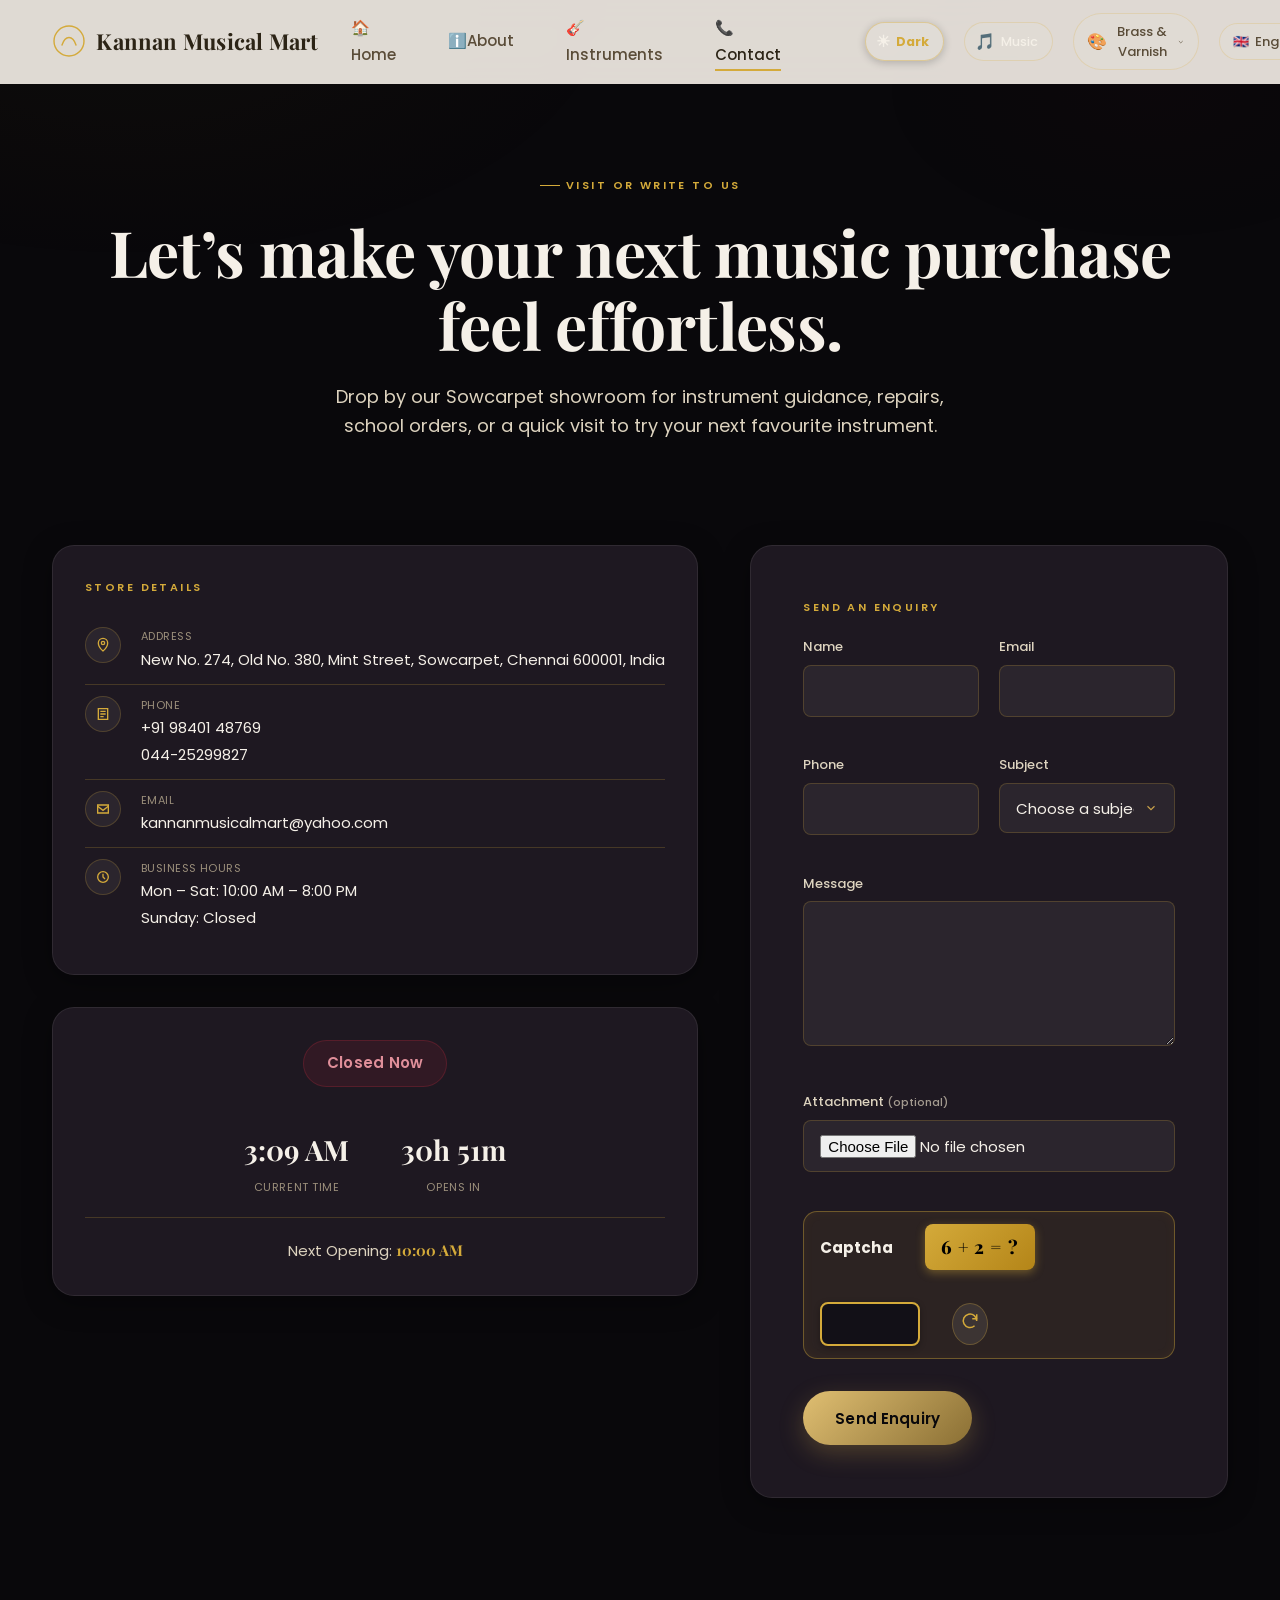
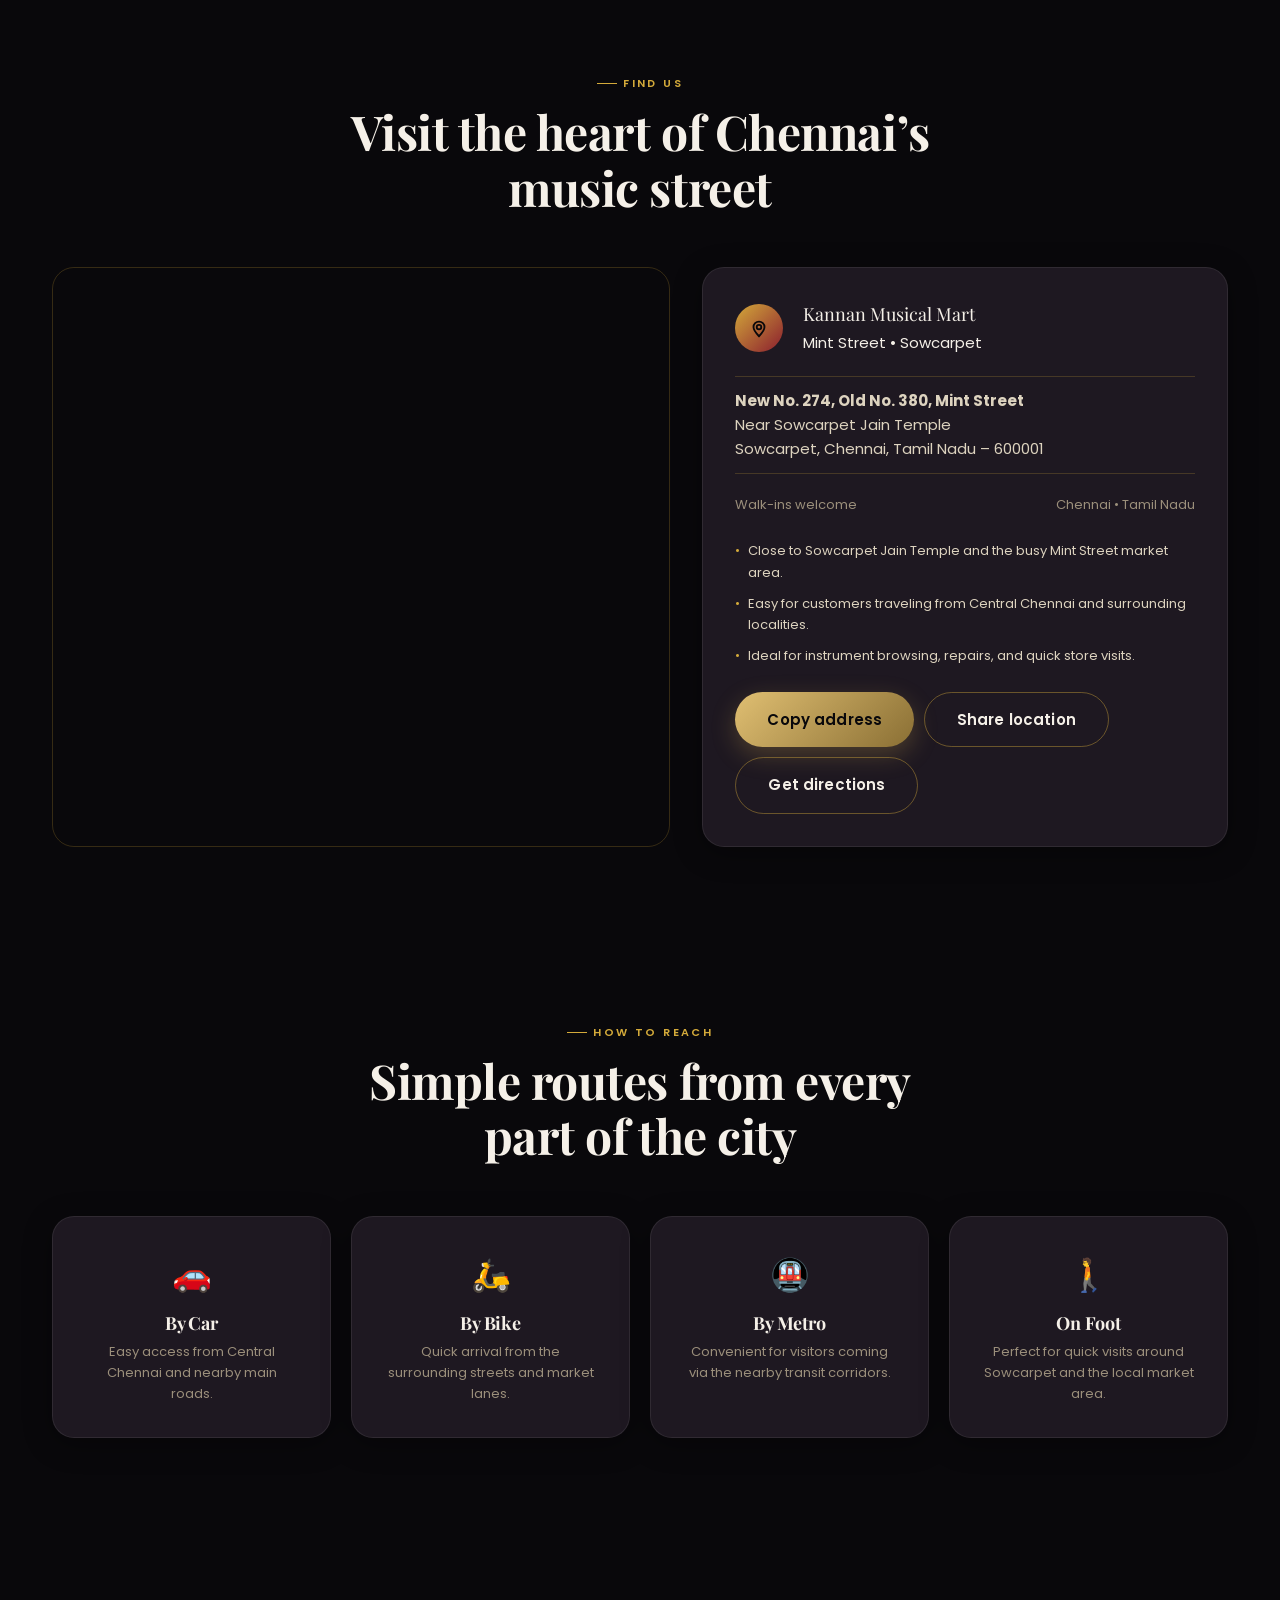
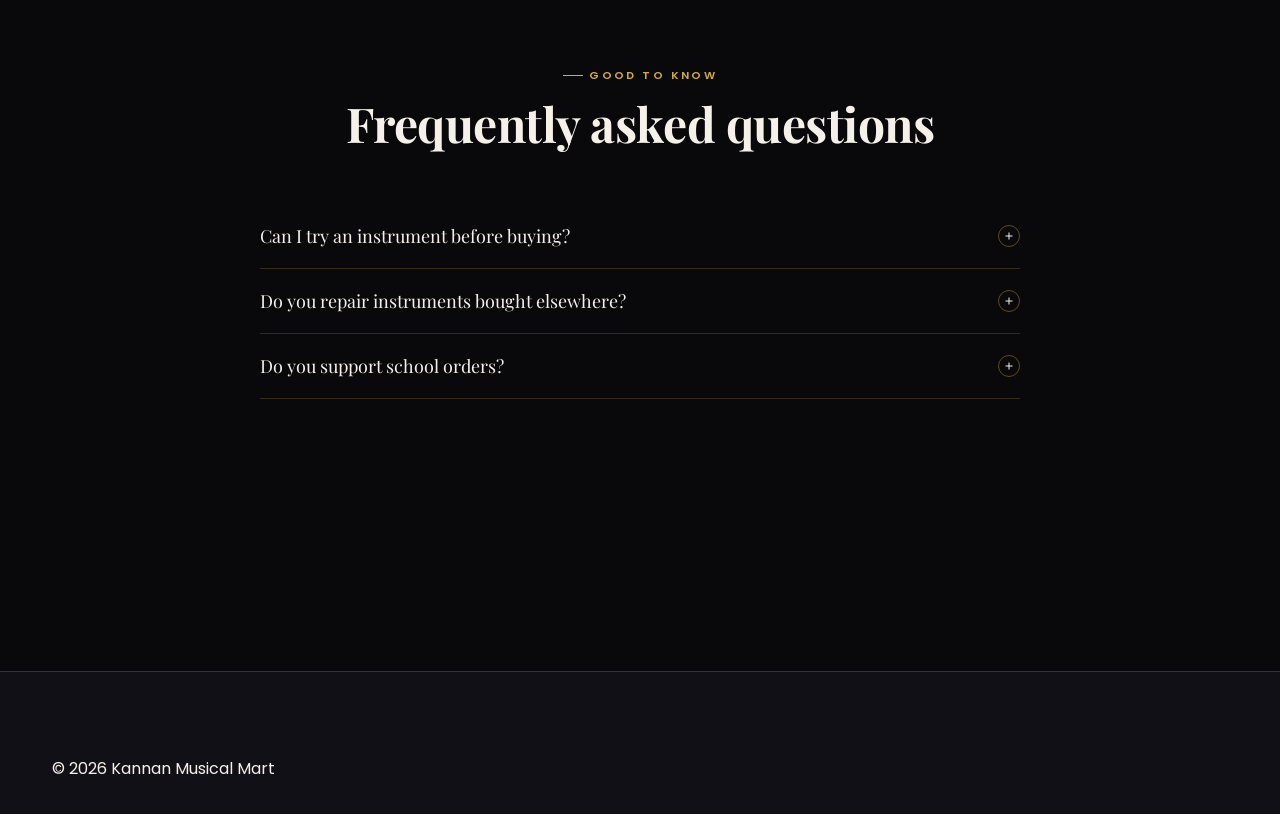
==== contact.html @ d14fe9de "FINAL COMIT" ====
<!DOCTYPE html>
<html lang="en" data-mode="dark">
<head>
  <meta charset="UTF-8" />
  <meta name="viewport" content="width=device-width, initial-scale=1.0" />
  <title>Contact Kannan Musical Mart</title>
  <meta name="description" content="Get in touch with Kannan Musical Mart for instrument enquiries, repairs, and store visits." />

  <link rel="preconnect" href="https://fonts.googleapis.com" />
  <link rel="preconnect" href="https://fonts.gstatic.com" crossorigin />
  <link href="https://fonts.googleapis.com/css2?family=Playfair+Display:ital,wght@0,600;0,700;1,600&family=Poppins:wght@300;400;500;600;700&display=swap" rel="stylesheet" />

  <link rel="stylesheet" href="variables.css" />
  <link rel="stylesheet" href="base.css" />
  <link rel="stylesheet" href="components.css" />
  <link rel="stylesheet" href="contact.css" />
</head>
<body>
  <div class="page-loader" aria-hidden="true">
    <div class="loader-mark">
      <svg class="loader-wave" viewBox="0 0 140 48" xmlns="http://www.w3.org/2000/svg">
        <path d="M0 24 Q 10 4, 20 24 T 40 24 T 60 24 T 80 24 T 100 24 T 120 24 T 140 24" />
      </svg>
      <span class="loader-text">Kannan Musical Mart</span>
    </div>
  </div>

  <div class="scroll-progress" aria-hidden="true"></div>

  <div class="nav-backdrop" id="nav-backdrop"></div>

  <header class="site-nav">
    <div class="nav-inner">
      <a href="index.html" class="nav-brand">
        <svg class="nav-brand-mark" viewBox="0 0 34 34" xmlns="http://www.w3.org/2000/svg" fill="none">
          <circle cx="17" cy="17" r="15" stroke-width="1.4" />
          <path d="M10 21c1.5-4.5 3-7.5 7-7.5s5.5 3 7 7.5" stroke-width="1.4" stroke-linecap="round" />
        </svg>
        <span data-i18n="nav.brand">Kannan Musical Mart</span>
      </a>

      <nav aria-label="Primary">
        <ul class="nav-links" id="nav-links">
          <li class="nav-drawer-header">
            <span class="nav-drawer-title" data-i18n="nav.brand">Kannan Musical Mart</span>
            <button class="nav-close-btn" aria-label="Close menu">&times;</button>
          </li>
          <li><a href="index.html"><span class="nav-link-icon">🏠</span><span data-i18n="nav.home">Home</span></a></li>
          <li><a href="about.html"><span class="nav-link-icon">ℹ️</span><span data-i18n="nav.about">About</span></a></li>
          <li><a href="gallery.html"><span class="nav-link-icon">🎸</span><span data-i18n="nav.instruments">Instruments</span></a></li>
          <li><a href="contact.html" aria-current="page"><span class="nav-link-icon">📞</span><span data-i18n="nav.contact">Contact</span></a></li>
          <li><a href="contact.html" class="nav-drawer-cta" data-i18n="common.contactUs">Contact Us &rarr;</a></li>
        </ul>
      </nav>

      <div class="nav-actions">
        <!-- Dark/Light Mode Toggle -->
        <button class="mode-toggle-btn" id="mode-toggle" aria-label="Toggle dark/light mode" title="Toggle Theme Mode">
          <span class="mode-icon mode-icon-dark">&#127769;</span>
          <span class="mode-icon mode-icon-light">&#9728;</span>
          <span class="mode-label" id="mode-label">Dark</span>
        </button>

        <!-- Music Player Widget -->
        <div class="music-player-widget" id="music-player-widget">
          <button class="music-toggle-btn" id="music-toggle" aria-label="Toggle Tamil background music" title="Tamil Music Player">
            <span class="music-icon">&#127925;</span>
            <span class="music-label">Music</span>
          </button>
          <div class="music-panel" id="music-panel">
            <div class="music-panel-header">
              <span class="music-panel-title">&#127926; Tamil Classical Music</span>
              <button class="music-close-btn" id="music-panel-close" aria-label="Close music panel">&#10005;</button>
            </div>
            <div class="music-now-playing" id="music-now-playing">
              <div class="music-disk" id="music-disk">
                <span class="music-disk-note">&#9836;</span>
              </div>
              <div class="music-info">
                <div class="music-track-name" id="music-track-name">Loading...</div>
                <div class="music-track-artist" id="music-track-artist">Tamil Classical</div>
              </div>
            </div>
            <div class="music-controls">
              <button class="music-ctrl-btn" id="music-prev" aria-label="Previous track">&#9194;</button>
              <button class="music-ctrl-btn music-play-btn" id="music-play-pause" aria-label="Play/Pause">&#9654;</button>
              <button class="music-ctrl-btn" id="music-next" aria-label="Next track">&#9193;</button>
            </div>
            <div class="music-volume-row">
              <span>&#128264;</span>
              <input type="range" class="music-volume" id="music-volume" min="0" max="100" value="40" aria-label="Volume" />
              <span>&#128266;</span>
            </div>
            <div class="music-track-list" id="music-track-list"></div>
          </div>
        </div>
        <div class="theme-switch">
          <button class="theme-switch-btn" aria-haspopup="listbox" aria-expanded="false" aria-label="Change website theme color" title="Change Theme Color">
            <span class="theme-swatch-icon">🎨</span>
            <span class="theme-label-text" data-current-theme-label>Theme</span>
            <svg viewBox="0 0 24 24" fill="none" stroke="currentColor" stroke-width="2"><path d="M6 9l6 6 6-6"/></svg>
          </button>
          <div class="theme-menu" role="listbox">
            <div class="theme-menu-title">Theme Presets</div>
            <button class="theme-option is-active" role="option" data-theme="brass">
              <span class="theme-swatch" style="background: linear-gradient(135deg, #d4aa3a 50%, #8b1e2e 50%);"></span>
              <span class="theme-name">Brass & Varnish</span>
            </button>
            <button class="theme-option" role="option" data-theme="emerald">
              <span class="theme-swatch" style="background: linear-gradient(135deg, #e5c158 50%, #0f523b 50%);"></span>
              <span class="theme-name">Emerald Gold</span>
            </button>
            <button class="theme-option" role="option" data-theme="sapphire">
              <span class="theme-swatch" style="background: linear-gradient(135deg, #38bdf8 50%, #1e3a8a 50%);"></span>
              <span class="theme-name">Royal Sapphire</span>
            </button>
            <button class="theme-option" role="option" data-theme="crimson">
              <span class="theme-swatch" style="background: linear-gradient(135deg, #fb7185 50%, #9f1239 50%);"></span>
              <span class="theme-name">Crimson Velvet</span>
            </button>
            <button class="theme-option" role="option" data-theme="purple">
              <span class="theme-swatch" style="background: linear-gradient(135deg, #facc15 50%, #6b21a8 50%);"></span>
              <span class="theme-name">Amethyst Twilight</span>
            </button>
            <button class="theme-option" role="option" data-theme="platinum">
              <span class="theme-swatch" style="background: linear-gradient(135deg, #cbd5e1 50%, #334155 50%);"></span>
              <span class="theme-name">Platinum Onyx</span>
            </button>
            <div class="theme-custom-divider"></div>
            <div class="theme-custom-picker">
              <label for="theme-color-input" class="theme-custom-label">Custom Accent</label>
              <input type="color" id="theme-color-input" value="#d4aa3a" title="Pick custom accent color" />
            </div>
          </div>
        </div>

        <div class="lang-switch">
          <button class="lang-switch-btn" aria-haspopup="listbox" aria-expanded="false" aria-label="Change language">
            <span data-current-lang-flag>🇬🇧</span>
            <span data-current-lang-label>English</span>
            <svg viewBox="0 0 24 24" fill="none" stroke="currentColor" stroke-width="2"><path d="M6 9l6 6 6-6"/></svg>
          </button>
          <div class="lang-menu" role="listbox">
            <button class="lang-option" role="option" data-lang-option="en" aria-checked="true">
              <span class="lang-flag">🇬🇧</span> English
            </button>
            <button class="lang-option" role="option" data-lang-option="ta" aria-checked="false">
              <span class="lang-flag">🇮🇳</span> தமிழ்
            </button>
          </div>
        </div>

        <button class="nav-toggle" aria-label="Toggle menu" aria-expanded="false" aria-controls="nav-links">
          <span></span><span></span><span></span>
        </button>
      </div>
    </div>
  </header>

  <main>
    <section class="hero contact-hero">
      <div class="container">
        <span class="eyebrow">Visit or write to us</span>
        <h1>Let’s make your next music purchase feel effortless.</h1>
        <p>Drop by our Sowcarpet showroom for instrument guidance, repairs, school orders, or a quick visit to try your next favourite instrument.</p>
      </div>
    </section>

    <section class="container contact-main">
      <div class="contact-grid">
        <div class="info-stack">
          <article class="glass-card info-card">
            <div class="info-card-heading">Store details</div>
            <div class="info-row">
              <div class="info-row-icon">
                <svg viewBox="0 0 24 24" fill="none" stroke-width="2"><path d="M12 21s7-5.7 7-12a7 7 0 10-14 0c0 6.3 7 12 7 12z"/><circle cx="12" cy="9" r="2.5"/></svg>
              </div>
              <div>
                <div class="info-row-label">Address</div>
                <div class="info-row-value" data-store-address></div>
              </div>
            </div>
            <div class="info-row">
              <div class="info-row-icon">
                <svg viewBox="0 0 24 24" fill="none" stroke-width="2"><path d="M5 4h14v16H5z"/><path d="M8 8h8M8 12h8M8 16h5"/></svg>
              </div>
              <div>
                <div class="info-row-label">Phone</div>
                <div class="info-row-value"><a href="tel:+919840148769" data-store-phone-mobile-href><span data-store-phone-mobile></span></a></div>
                <div class="info-row-value"><a href="tel:04425299827" data-store-phone-landline-href><span data-store-phone-landline></span></a></div>
              </div>
            </div>
            <div class="info-row">
              <div class="info-row-icon">
                <svg viewBox="0 0 24 24" fill="none" stroke-width="2"><path d="M4 6h16v12H4z"/><path d="M4 8l8 6 8-6"/></svg>
              </div>
              <div>
                <div class="info-row-label">Email</div>
                <div class="info-row-value"><a href="mailto:kannanmusicalmart@yahoo.com" data-store-email-href><span data-store-email></span></a></div>
              </div>
            </div>
            <div class="info-row">
              <div class="info-row-icon">
                <svg viewBox="0 0 24 24" fill="none" stroke-width="2"><path d="M12 7v5l3 3"/><circle cx="12" cy="12" r="8"/></svg>
              </div>
              <div>
                <div class="info-row-label">Business hours</div>
                <div class="info-row-value">Mon – Sat: 10:00 AM – 8:00 PM</div>
                <div class="info-row-value">Sunday: Closed</div>
              </div>
            </div>
          </article>

          <article class="glass-card status-card">
            <div class="status-badge" data-store-status-badge>
              <span data-status-text>Open Now</span>
            </div>
            <div class="status-clock-row">
              <div>
                <div class="status-clock-value"><span data-current-time>--:--</span></div>
                <div class="status-clock-label">Current time</div>
              </div>
              <div>
                <div class="status-clock-value" data-store-countdown>—</div>
                <div class="status-clock-label" data-store-countdown-label>Closes in</div>
              </div>
            </div>
            <div class="status-countdown">
              <span data-store-next-label>Next opening</span>: <strong data-store-next-time>—</strong>
            </div>
          </article>
        </div>

        <div class="glass-card contact-form-card">
          <div class="info-card-heading">Send an enquiry</div>
          <form id="enquiry-form" novalidate>
            <div class="form-row">
              <div class="form-field">
                <label for="field-name">Name</label>
                <input id="field-name" name="name" type="text" />
                <div class="form-error" aria-live="polite"></div>
              </div>
              <div class="form-field">
                <label for="field-email">Email</label>
                <input id="field-email" name="email" type="email" />
                <div class="form-error" aria-live="polite"></div>
              </div>
            </div>

            <div class="form-row">
              <div class="form-field">
                <label for="field-phone">Phone</label>
                <input id="field-phone" name="phone" type="tel" />
                <div class="form-error" aria-live="polite"></div>
              </div>
              <div class="form-field">
                <label for="field-subject">Subject</label>
                <select id="field-subject" name="subject">
                  <option value="">Choose a subject</option>
                  <option value="Instrument Enquiry">Instrument Enquiry</option>
                  <option value="Repair Service">Repair Service</option>
                  <option value="Store Visit">Store Visit</option>
                </select>
                <div class="form-error" aria-live="polite"></div>
              </div>
            </div>

            <div class="form-field">
              <label for="field-message">Message</label>
              <textarea id="field-message" name="message" rows="5"></textarea>
              <div class="form-error" aria-live="polite"></div>
            </div>

            <div class="form-field">
              <label for="field-attachment">Attachment <span style="font-size: 0.85em; opacity: 0.7;">(optional)</span></label>
              <input id="field-attachment" name="attachment" type="file" accept=".pdf,.doc,.docx,.jpg,.jpeg,.png,.mp3,.wav" />
              <div data-attachment-name class="attachment-name" style="font-size: 0.9em; margin-top: 0.5rem; opacity: 0.7; color: var(--text-muted);"></div>
              <div class="form-error" aria-live="polite"></div>
            </div>

            <div class="captcha-row">
              <label for="field-captcha">Captcha</label>
              <span class="captcha-question" data-captcha-question></span>
              <input id="field-captcha" name="captcha" type="number" inputmode="numeric" />
              <button class="captcha-refresh-btn" type="button" data-captcha-refresh aria-label="Refresh captcha">
                <svg viewBox="0 0 24 24" fill="none" stroke="currentColor" stroke-width="2"><path d="M21 12a9 9 0 10-2.9 6.3"/><path d="M21 3v6h-6"/></svg>
              </button>
              <div class="form-error" aria-live="polite"></div>
            </div>

            <input id="field-hp" name="company" type="text" tabindex="-1" autocomplete="off" class="hp-field" />
            <button type="submit" class="btn btn-primary">Send Enquiry</button>
          </form>
        </div>
      </div>
    </section>

    <section class="container map-section">
      <div class="section-heading center">
        <span class="eyebrow">Find us</span>
        <h2>Visit the heart of Chennai’s music street</h2>
      </div>
      <div class="map-layout">
        <div class="map-embed-wrap">
          <iframe data-map-embed title="Map to Kannan Musical Mart" loading="lazy" referrerpolicy="no-referrer-when-downgrade"></iframe>
        </div>
        <div class="glass-card location-card">
          <div class="location-card-header">
            <div class="location-pin">
              <svg viewBox="0 0 24 24" fill="none" stroke-width="2"><path d="M12 21s6-6.2 6-10a6 6 0 10-12 0c0 3.8 6 10 6 10z"/><circle cx="12" cy="11" r="2.5"/></svg>
            </div>
            <div>
              <div class="location-card-title">Kannan Musical Mart</div>
              <div class="info-row-value">Mint Street • Sowcarpet</div>
            </div>
          </div>
          <div class="location-address-block">
            <strong>New No. 274, Old No. 380, Mint Street</strong><br />
            Near Sowcarpet Jain Temple<br />
            Sowcarpet, Chennai, Tamil Nadu – 600001
          </div>
          <div class="location-meta-row">
            <span>Walk-ins welcome</span>
            <span>Chennai • Tamil Nadu</span>
          </div>
          <ul class="landmarks-list">
            <li>Close to Sowcarpet Jain Temple and the busy Mint Street market area.</li>
            <li>Easy for customers traveling from Central Chennai and surrounding localities.</li>
            <li>Ideal for instrument browsing, repairs, and quick store visits.</li>
          </ul>
          <div class="location-actions">
            <button class="btn btn-primary" type="button" data-copy-address-btn>Copy address</button>
            <button class="btn btn-outline" type="button" data-share-location-btn>Share location</button>
            <a class="btn btn-outline" href="#" data-directions-link target="_blank" rel="noopener noreferrer">Get directions</a>
          </div>
        </div>
      </div>
    </section>

    <section class="container route-section">
      <div class="section-heading center">
        <span class="eyebrow">How to reach</span>
        <h2>Simple routes from every part of the city</h2>
      </div>
      <div class="route-grid">
        <article class="glass-card route-card">
          <span class="route-emoji">🚗</span>
          <h3>By Car</h3>
          <p>Easy access from Central Chennai and nearby main roads.</p>
        </article>
        <article class="glass-card route-card">
          <span class="route-emoji">🛵</span>
          <h3>By Bike</h3>
          <p>Quick arrival from the surrounding streets and market lanes.</p>
        </article>
        <article class="glass-card route-card">
          <span class="route-emoji">🚇</span>
          <h3>By Metro</h3>
          <p>Convenient for visitors coming via the nearby transit corridors.</p>
        </article>
        <article class="glass-card route-card">
          <span class="route-emoji">🚶</span>
          <h3>On Foot</h3>
          <p>Perfect for quick visits around Sowcarpet and the local market area.</p>
        </article>
      </div>
    </section>

    <section class="container faq-section">
      <div class="section-heading center">
        <span class="eyebrow">Good to know</span>
        <h2>Frequently asked questions</h2>
      </div>
      <div class="faq-list">
        <div class="faq-item">
          <button class="faq-question" type="button" aria-expanded="false">
            Can I try an instrument before buying?
            <span class="faq-question-icon"><svg viewBox="0 0 24 24" fill="none" stroke="currentColor" stroke-width="2"><path d="M12 5v14M5 12h14"/></svg></span>
          </button>
          <div class="faq-answer"><p>Yes — walk in and let our team help you explore options in your budget and skill level.</p></div>
        </div>
        <div class="faq-item">
          <button class="faq-question" type="button" aria-expanded="false">
            Do you repair instruments bought elsewhere?
            <span class="faq-question-icon"><svg viewBox="0 0 24 24" fill="none" stroke="currentColor" stroke-width="2"><path d="M12 5v14M5 12h14"/></svg></span>
          </button>
          <div class="faq-answer"><p>Yes, we provide repair and setup support for many instruments beyond those purchased from us.</p></div>
        </div>
        <div class="faq-item">
          <button class="faq-question" type="button" aria-expanded="false">
            Do you support school orders?
            <span class="faq-question-icon"><svg viewBox="0 0 24 24" fill="none" stroke="currentColor" stroke-width="2"><path d="M12 5v14M5 12h14"/></svg></span>
          </button>
          <div class="faq-answer"><p>Absolutely — we gladly assist schools, institutions and music academies with bulk requirements.</p></div>
        </div>
      </div>
    </section>
  </main>

  <footer class="site-footer">
    <div class="container footer-inner">
      <p>© 2026 Kannan Musical Mart</p>
    </div>
  </footer>

  <script src="translations.js"></script>
  <script src="i18n.js"></script>
  <script src="main.js"></script>
  <script src="location.js"></script>
  <script src="store-hours.js"></script>
  <script src="enquiry-form.js"></script>
  <!-- ============ MOBILE BOTTOM STICKY NAV ============ -->
  <nav class="mobile-bottom-nav" aria-label="Mobile Navigation">
    <a href="index.html" class="mobile-bottom-link">
      <span class="nav-icon">🏠</span>
      <span data-i18n="nav.home">Home</span>
    </a>
    <a href="about.html" class="mobile-bottom-link">
      <span class="nav-icon">ℹ️</span>
      <span data-i18n="nav.about">About</span>
    </a>
    <a href="gallery.html" class="mobile-bottom-link">
      <span class="nav-icon">🎸</span>
      <span data-i18n="nav.instruments">Instruments</span>
    </a>
    <a href="contact.html" class="mobile-bottom-link">
      <span class="nav-icon">📞</span>
      <span data-i18n="nav.contact">Contact</span>
    </a>
  </nav>

</body>
</html>
---- variables.css ----
/* ==========================================================================
   KANNAN MUSICAL MART — DESIGN TOKENS
   BRIGHT LIGHT THEME — Warm cream/ivory background, brass accents, dark text
   ========================================================================== */

:root {
  /* ---- Original dark palette (kept for reference & dark mode toggles) ---- */
  --stage-black: #09080b;
  --stage-black-soft: #121017;
  --plum-charcoal: #1e1821;
  --plum-charcoal-soft: #2a2230;

  /* ---- LIGHT THEME SURFACES (kept for reference) ---- */
  --ivory: #f5f0e8;               /* bright warm text on dark bg */
  --ivory-dim: #ddd3bf;           /* secondary text */
  --ivory-faint: #9b8f7b;         /* muted/tertiary text */
  
  /* ---- Dark text for bright backgrounds ---- */
  --text-dark: #2c2416;           /* dark text on light bg */
  --text-dark-dim: #5a4c38;       /* secondary dark text */
  --text-dark-faint: #8a7a63;     /* muted dark text */

  /* ---- Page backgrounds — DARK THEME (matches instruments page) ---- */
  --page-bg: #09080b;             /* stage black */
  --page-bg-alt: #121017;         /* stage black soft */
  --card-bg: #1e1821;             /* plum charcoal */
  --card-bg-hover: #2a2230;       /* plum charcoal soft */
  --card-border: rgba(255,255,255,0.08);
  --nav-bg-light: rgba(9, 8, 11, 0.92);

  /* ---- Brass accents ---- */
  --brass: #f4c860;               /* brighter brass for better visibility */
  --brass-bright: #ffd966;        /* hover state */
  --brass-dim: #e8b860;           /* pressed */
  --varnish-red: #8b1e2e;
  --varnish-red-bright: #a8293b;
  --varnish-red-deep: #5e1420;

  /* ---- Glass effects — dark theme ---- */
  --glass-fill: rgba(248, 242, 231, 0.06);
  --glass-fill-strong: rgba(248, 242, 231, 0.12);
  --glass-border: rgba(212, 170, 58, 0.18);
  --glass-border-strong: rgba(212, 170, 58, 0.32);

  /* ---- Shadows ---- */
  --shadow-soft: 0 6px 28px rgba(0, 0, 0, 0.35);
  --shadow-lifted: 0 16px 48px rgba(0, 0, 0, 0.5);
  --shadow-brass-glow: 0 0 0 1px rgba(184,134,11, 0.28), 0 0 24px rgba(184,134,11, 0.14);
  --shadow-red-glow: 0 0 0 1px rgba(139, 30, 46, 0.3), 0 0 24px rgba(139, 30, 46, 0.16);

  /* ---- Type ---- */
  --font-display: "Playfair Display", "Georgia", serif;
  --font-body: "Poppins", "Segoe UI", sans-serif;

  --fs-2xs: 0.6875rem;
  --fs-xs: 0.8125rem;
  --fs-sm: 0.9375rem;
  --fs-base: 1rem;
  --fs-md: 1.125rem;
  --fs-lg: 1.375rem;
  --fs-xl: 1.75rem;
  --fs-2xl: 2.25rem;
  --fs-3xl: 3rem;
  --fs-4xl: 4rem;
  --fs-5xl: 5.25rem;

  --tracking-wide: 0.14em;
  --tracking-widest: 0.22em;

  /* ---- Spacing ---- */
  --sp-2xs: 0.4rem;
  --sp-xs: 0.75rem;
  --sp-sm: 1.25rem;
  --sp-md: 2rem;
  --sp-lg: 3.25rem;
  --sp-xl: 5.25rem;
  --sp-2xl: 8.5rem;

  /* ---- Radius ---- */
  --radius-sm: 8px;
  --radius-md: 14px;
  --radius-lg: 22px;
  --radius-pill: 999px;

  /* ---- Motion ---- */
  --ease-out-soft: cubic-bezier(0.16, 1, 0.3, 1);
  --ease-in-out-soft: cubic-bezier(0.65, 0, 0.35, 1);
  --dur-fast: 220ms;
  --dur-med: 420ms;
  --dur-slow: 720ms;

  /* ---- Layout ---- */
  --container-max: 1240px;
  --nav-height: 84px;
  --nav-height-scrolled: 68px;
}

/* ---- EXPLICIT DARK MODE ---- */
[data-mode="dark"] {
  --page-bg: #09080b;
  --page-bg-alt: #121017;
  --card-bg: #1e1821;
  --card-bg-hover: #2a2230;
  --card-border: rgba(255,255,255,0.08);
  --nav-bg-light: rgba(9, 8, 11, 0.92);
  --ivory: #f5f0e8;
  --ivory-dim: #ddd3bf;
  --ivory-faint: #9b8f7b;
  --glass-fill: rgba(248, 242, 231, 0.06);
  --glass-fill-strong: rgba(248, 242, 231, 0.12);
  --glass-border: rgba(212, 170, 58, 0.18);
  --glass-border-strong: rgba(212, 170, 58, 0.32);
  --shadow-soft: 0 6px 28px rgba(0, 0, 0, 0.35);
  --shadow-lifted: 0 16px 48px rgba(0, 0, 0, 0.5);
  --shadow-brass-glow: 0 0 0 1px rgba(184,134,11, 0.28), 0 0 24px rgba(184,134,11, 0.14);
}

/* ---- LIGHT MODE OVERRIDE ---- */
[data-mode="light"] {
  --page-bg: #f5f0e8;
  --page-bg-alt: #ede7d9;
  --card-bg: #ffffff;
  --card-bg-hover: #f8f4ee;
  --card-border: rgba(0,0,0,0.08);
  --nav-bg-light: rgba(245, 240, 232, 0.95);
  --ivory: #1a1410;
  --ivory-dim: #4a3f2f;
  --ivory-faint: #7a6a55;
  --glass-fill: rgba(255,255,255,0.55);
  --glass-fill-strong: rgba(255,255,255,0.85);
  --glass-border: rgba(0,0,0,0.08);
  --glass-border-strong: rgba(0,0,0,0.16);
  --shadow-soft: 0 4px 20px rgba(0,0,0,0.08);
  --shadow-lifted: 0 12px 40px rgba(0,0,0,0.14);
  --shadow-brass-glow: 0 0 0 1px rgba(184,134,11,0.2), 0 0 20px rgba(184,134,11,0.1);
}

/* Respect reduced motion system-wide */
@media (prefers-reduced-motion: reduce) {
  *,
  *::before,
  *::after {
    animation-duration: 0.001ms !important;
    animation-iteration-count: 1 !important;
    transition-duration: 0.001ms !important;
    scroll-behavior: auto !important;
  }
}
---- base.css ----
/* ==========================================================================
   BASE / RESET — BRIGHT LIGHT THEME
   ========================================================================== */

*,
*::before,
*::after {
  box-sizing: border-box;
  margin: 0;
  padding: 0;
}

html {
  scroll-behavior: smooth;
  scroll-padding-top: var(--nav-height);
}

body {
  background: var(--page-bg, #09080b);
  color: var(--ivory, #f5f0e8);
  transition: background-color 0.4s ease, color 0.4s ease;
  font-family: var(--font-body);
  font-size: var(--fs-base);
  line-height: 1.65;
  -webkit-font-smoothing: antialiased;
  -moz-osx-font-smoothing: grayscale;
  overflow-x: hidden;
  position: relative;
}

/* Subtle warm texture overlay */
body::before {
  content: "";
  position: fixed;
  inset: 0;
  pointer-events: none;
  z-index: 0;
  background:
    radial-gradient(ellipse 80% 60% at 10% 0%, rgba(212,170,58,0.04), transparent 55%),
    radial-gradient(ellipse 50% 40% at 90% 10%, rgba(139,30,46,0.03), transparent 50%);
  opacity: 0.8;
}

img {
  max-width: 100%;
  display: block;
}

a {
  color: inherit;
  text-decoration: none;
}

ul,
ol {
  list-style: none;
}

button {
  font-family: inherit;
  cursor: pointer;
  border: none;
  background: none;
  color: inherit;
}

input,
textarea,
select {
  font-family: inherit;
  font-size: inherit;
  color: inherit;
}

h1,
h2,
h3,
h4 {
  font-family: var(--font-display);
  font-weight: 700;
  line-height: 1.15;
  letter-spacing: -0.01em;
}

/* Focus styles */
a:focus-visible,
button:focus-visible,
input:focus-visible,
textarea:focus-visible,
select:focus-visible,
[tabindex]:focus-visible {
  outline: 2px solid var(--brass);
  outline-offset: 3px;
  border-radius: 4px;
}

.container {
  max-width: var(--container-max);
  margin-inline: auto;
  padding-inline: var(--sp-md);
  position: relative;
  z-index: 1;
}

.visually-hidden {
  position: absolute;
  width: 1px;
  height: 1px;
  padding: 0;
  margin: -1px;
  overflow: hidden;
  clip: rect(0, 0, 0, 0);
  white-space: nowrap;
  border: 0;
}

.eyebrow {
  display: inline-flex;
  align-items: center;
  gap: var(--sp-2xs);
  font-family: var(--font-body);
  font-size: var(--fs-2xs);
  font-weight: 600;
  letter-spacing: var(--tracking-widest);
  text-transform: uppercase;
  color: var(--brass);
}

.eyebrow::before {
  content: "";
  display: inline-block;
  width: 20px;
  height: 1px;
  background: var(--brass);
}

section {
  position: relative;
  z-index: 1;
}

.page-highlights {
  padding-block: calc(var(--sp-xl) * 0.5) var(--sp-xl);
  position: relative;
  z-index: 2;
}

.highlights-grid {
  display: grid;
  grid-template-columns: repeat(3, minmax(0, 1fr));
  gap: var(--sp-md);
  margin-top: calc(-1 * var(--sp-lg));
}

.highlight-card {
  padding: var(--sp-md);
  border: 1px solid var(--card-border, rgba(180,150,80,0.2));
  background: var(--card-bg, #ffffff);
  box-shadow: var(--shadow-soft);
  border-radius: var(--radius-md);
}

.highlight-card .highlight-icon {
  width: 42px;
  height: 42px;
  display: inline-flex;
  align-items: center;
  justify-content: center;
  border-radius: 50%;
  background: rgba(184, 134, 11, 0.10);
  color: var(--brass);
  margin-bottom: 0.8rem;
  font-size: 1.1rem;
}

.highlight-card h3 {
  font-size: var(--fs-lg);
  color: var(--ivory);
  margin-bottom: 0.45rem;
}

.highlight-card p {
  color: var(--ivory-dim);
  font-size: var(--fs-sm);
}

/* Light mode card backgrounds */
[data-mode="light"] .highlight-card {
  background: #ffffff;
  border-color: rgba(0,0,0,0.08);
}

[data-mode="light"] body::before {
  opacity: 0.3;
}

[data-mode="light"] .page-loader {
  background: #f5f0e8;
}

[data-mode="light"] ::selection {
  color: #fff;
}

[data-mode="light"] ::-webkit-scrollbar-track {
  background: #ede7d9;
}

[data-mode="light"] ::-webkit-scrollbar-thumb {
  border-color: #ede7d9;
}

::selection {
  background: var(--brass);
  color: #fff;
}

/* Scrollbar — warm brass on cream */
::-webkit-scrollbar {
  width: 10px;
}
::-webkit-scrollbar-track {
  background: var(--page-bg-alt, #f5ede0);
}
::-webkit-scrollbar-thumb {
  background: var(--brass-dim);
  border-radius: var(--radius-pill);
  border: 2px solid var(--page-bg-alt, #f5ede0);
}

@media (max-width: 720px) {
  .highlights-grid {
    grid-template-columns: 1fr;
  }
}
---- components.css ----
/* ==========================================================================
   PAGE LOADER
   ========================================================================== */

.page-loader {
  position: fixed;
  inset: 0;
  z-index: 9999;
  background: var(--page-bg, #fdf8f0);
  display: flex;
  align-items: center;
  justify-content: center;
  transition: opacity var(--dur-slow) var(--ease-out-soft), visibility var(--dur-slow);
}

.page-loader.is-hidden {
  opacity: 0;
  visibility: hidden;
  pointer-events: none;
}

.loader-mark {
  display: flex;
  flex-direction: column;
  align-items: center;
  gap: var(--sp-sm);
}

.loader-wave {
  width: 140px;
  height: 48px;
}

.loader-wave path {
  stroke: var(--brass);
  stroke-width: 2.5;
  fill: none;
  stroke-linecap: round;
  stroke-dasharray: 300;
  stroke-dashoffset: 300;
  animation: draw-wave 1.4s var(--ease-in-out-soft) infinite;
}

@keyframes draw-wave {
  0% { stroke-dashoffset: 300; opacity: 0.4; }
  50% { stroke-dashoffset: 0; opacity: 1; }
  100% { stroke-dashoffset: -300; opacity: 0.4; }
}

.loader-text {
  font-family: var(--font-display);
  font-size: var(--fs-md);
  letter-spacing: var(--tracking-wide);
  color: var(--ivory-dim);
}

/* ==========================================================================
   SCROLL PROGRESS BAR
   ========================================================================== */

.scroll-progress {
  position: fixed;
  top: 0;
  left: 0;
  height: 3px;
  width: 0%;
  background: linear-gradient(90deg, var(--varnish-red), var(--brass));
  z-index: 1001;
  transition: width 80ms linear;
}

/* ==========================================================================
   NAVIGATION
   ========================================================================== */

.site-nav {
  position: fixed;
  top: 0;
  left: 0;
  right: 0;
  z-index: 1000;
  height: var(--nav-height);
  display: flex;
  align-items: center;
  background: rgba(253, 248, 240, 0.88);
  backdrop-filter: blur(18px) saturate(160%);
  -webkit-backdrop-filter: blur(18px) saturate(160%);
  border-bottom: 1px solid transparent;
  transition: height var(--dur-med) var(--ease-out-soft),
    background var(--dur-med) var(--ease-out-soft),
    border-color var(--dur-med) var(--ease-out-soft);
}

.site-nav.is-scrolled {
  height: var(--nav-height-scrolled);
  background: rgba(253, 248, 240, 0.97);
  border-bottom-color: var(--glass-border);
  box-shadow: 0 4px 20px rgba(0, 0, 0, 0.08);
}

.nav-inner {
  width: 100%;
  max-width: var(--container-max);
  margin-inline: auto;
  padding-inline: var(--sp-md);
  display: flex;
  align-items: center;
  justify-content: space-between;
  gap: var(--sp-md);
}

.nav-brand {
  display: flex;
  align-items: center;
  gap: 0.65rem;
  font-family: var(--font-display);
  font-size: var(--fs-lg);
  font-weight: 700;
  color: var(--text-dark);
  letter-spacing: 0.01em;
  white-space: nowrap;
}

.nav-brand-mark {
  width: 34px;
  height: 34px;
  flex-shrink: 0;
}

.nav-brand-mark path,
.nav-brand-mark circle {
  stroke: var(--brass);
}

.nav-brand span.accent {
  color: var(--brass);
}

.nav-links {
  display: flex;
  align-items: center;
  gap: var(--sp-lg);
  list-style: none;
}

.nav-links a {
  position: relative;
  font-size: var(--fs-sm);
  font-weight: 500;
  color: var(--text-dark-dim);
  padding-block: 6px;
  transition: color var(--dur-fast) var(--ease-out-soft);
}

.nav-links a::after {
  content: "";
  position: absolute;
  left: 0;
  bottom: 0;
  width: 0%;
  height: 2px;
  background: var(--brass);
  transition: width var(--dur-med) var(--ease-out-soft);
}

.nav-links a:hover,
.nav-links a[aria-current="page"] {
  color: var(--text-dark);
}

.nav-links a:hover::after,
.nav-links a[aria-current="page"]::after {
  width: 100%;
}

.nav-actions {
  display: flex;
  align-items: center;
  gap: var(--sp-sm);
}

/* Language switcher */
.lang-switch {
  position: relative;
}

.lang-switch-btn {
  display: flex;
  align-items: center;
  gap: 0.4rem;
  padding: 0.45rem 0.8rem;
  border: 1px solid var(--glass-border);
  border-radius: var(--radius-pill);
  background: var(--glass-fill);
  font-size: var(--fs-xs);
  font-weight: 500;
  color: var(--text-dark-dim);
  transition: border-color var(--dur-fast), background var(--dur-fast);
}

.lang-switch-btn:hover {
  border-color: var(--glass-border-strong);
  background: var(--glass-fill-strong);
}

.lang-switch-btn svg {
  width: 14px;
  height: 14px;
  transition: transform var(--dur-fast) var(--ease-out-soft);
}

.lang-switch.is-open .lang-switch-btn svg {
  transform: rotate(180deg);
}

.lang-menu {
  position: absolute;
  top: calc(100% + 10px);
  right: 0;
  min-width: 168px;
  background: var(--card-bg, #fff);
  border: 1px solid var(--glass-border);
  border-radius: var(--radius-md);
  box-shadow: var(--shadow-lifted);
  overflow: hidden;
  opacity: 0;
  visibility: hidden;
  transform: translateY(-8px);
  transition: opacity var(--dur-fast) var(--ease-out-soft),
    transform var(--dur-fast) var(--ease-out-soft),
    visibility var(--dur-fast);
  z-index: 10;
}

.lang-switch.is-open .lang-menu {
  opacity: 1;
  visibility: visible;
  transform: translateY(0);
}

.lang-option {
  display: flex;
  align-items: center;
  gap: 0.6rem;
  width: 100%;
  padding: 0.7rem 1rem;
  font-size: var(--fs-sm);
  color: var(--ivory-dim);
  text-align: left;
  transition: background var(--dur-fast), color var(--dur-fast);
}

.lang-option:hover {
  background: var(--glass-fill-strong);
  color: var(--ivory);
}

.lang-option[aria-checked="true"] {
  color: var(--brass);
  font-weight: 600;
}

.lang-flag {
  font-size: 1.1rem;
  line-height: 1;
}

.nav-toggle {
  display: none;
  flex-direction: column;
  gap: 5px;
  width: 26px;
  z-index: 1001;
}

.nav-toggle span {
  height: 2px;
  width: 100%;
  background: var(--ivory);
  border-radius: 2px;
  transition: transform var(--dur-fast) var(--ease-out-soft), opacity var(--dur-fast);
}

/* ==========================================================================
   BUTTONS
   ========================================================================== */

.btn {
  display: inline-flex;
  align-items: center;
  justify-content: center;
  gap: 0.55rem;
  padding: 0.95rem 2rem;
  border-radius: var(--radius-pill);
  font-size: var(--fs-sm);
  font-weight: 600;
  letter-spacing: 0.01em;
  white-space: nowrap;
  transition: transform var(--dur-fast) var(--ease-out-soft),
    box-shadow var(--dur-fast) var(--ease-out-soft),
    background var(--dur-fast) var(--ease-out-soft),
    border-color var(--dur-fast) var(--ease-out-soft),
    color var(--dur-fast) var(--ease-out-soft);
  cursor: pointer;
}

.btn:active {
  transform: scale(0.97);
}

.btn-primary {
  background: linear-gradient(135deg, var(--brass-bright), var(--brass-dim));
  color: var(--stage-black);
  box-shadow: 0 8px 24px rgba(201, 162, 75, 0.28);
}

.btn-primary:hover {
  box-shadow: var(--shadow-brass-glow), 0 8px 24px rgba(201, 162, 75, 0.3);
  transform: translateY(-2px);
}

.btn-outline {
  background: transparent;
  color: var(--ivory);
  border: 1.5px solid var(--glass-border-strong);
}

.btn-outline:hover {
  border-color: var(--brass);
  color: var(--brass);
  transform: translateY(-2px);
}

.btn-deep {
  background: linear-gradient(135deg, var(--varnish-red-bright), var(--varnish-red-deep));
  color: var(--ivory);
  box-shadow: 0 8px 24px rgba(139, 30, 46, 0.3);
}

.btn-deep:hover {
  box-shadow: var(--shadow-red-glow), 0 8px 24px rgba(139, 30, 46, 0.32);
  transform: translateY(-2px);
}

.btn-sm {
  padding: 0.65rem 1.35rem;
  font-size: var(--fs-xs);
}

.btn-block {
  width: 100%;
}

.btn[disabled] {
  opacity: 0.6;
  cursor: not-allowed;
  transform: none !important;
}

/* Icon-only round button (used for share/copy/scroll-top) */
.icon-btn {
  display: inline-flex;
  align-items: center;
  justify-content: center;
  width: 44px;
  height: 44px;
  border-radius: 50%;
  background: var(--glass-fill);
  border: 1px solid var(--glass-border);
  color: var(--ivory);
  transition: all var(--dur-fast) var(--ease-out-soft);
}

.icon-btn:hover {
  background: var(--glass-fill-strong);
  border-color: var(--brass);
  color: var(--brass);
  transform: translateY(-2px);
}

.icon-btn svg {
  width: 18px;
  height: 18px;
}

/* ==========================================================================
   GLASS CARD (base for most cards on the site)
   ========================================================================== */

.glass-card {
  background: var(--card-bg, #ffffff);
  border: 1px solid var(--card-border, rgba(180,150,80,0.18));
  border-radius: var(--radius-lg);
  box-shadow: var(--shadow-soft);
  transition: transform var(--dur-med) var(--ease-out-soft),
    border-color var(--dur-med) var(--ease-out-soft),
    box-shadow var(--dur-med) var(--ease-out-soft),
    background var(--dur-med) var(--ease-out-soft);
}

.glass-card:hover {
  transform: translateY(-6px);
  border-color: var(--glass-border-strong);
  background: var(--card-bg-hover, #fff9f0);
  box-shadow: var(--shadow-lifted);
}

/* ==========================================================================
   SCROLL-REVEAL ANIMATION UTILITY
   Applied via JS IntersectionObserver toggling .is-visible
   ========================================================================== */

.reveal {
  opacity: 0;
  transform: translateY(28px);
  transition: opacity 0.85s var(--ease-out-soft), transform 0.85s var(--ease-out-soft);
}

.reveal.is-visible {
  opacity: 1;
  transform: translateY(0);
}

.reveal-delay-1 { transition-delay: 0.08s; }
.reveal-delay-2 { transition-delay: 0.16s; }
.reveal-delay-3 { transition-delay: 0.24s; }
.reveal-delay-4 { transition-delay: 0.32s; }
.reveal-delay-5 { transition-delay: 0.4s; }
.reveal-delay-6 { transition-delay: 0.48s; }
.reveal-delay-7 { transition-delay: 0.56s; }
.reveal-delay-8 { transition-delay: 0.64s; }

@media (prefers-reduced-motion: reduce) {
  .reveal {
    opacity: 1;
    transform: none;
  }
}

/* ==========================================================================
   SECTION DIVIDER — waveform signature motif
   ========================================================================== */

.wave-divider {
  width: 100%;
  height: 46px;
  display: block;
  margin-block: var(--sp-md);
  opacity: 0.55;
}

.wave-divider path {
  stroke: var(--brass);
  stroke-width: 1.5;
  fill: none;
}

.section-heading {
  max-width: 640px;
  margin-bottom: var(--sp-lg);
}

.section-heading h2 {
  font-size: clamp(var(--fs-2xl), 4vw, var(--fs-3xl));
  color: var(--ivory);
  margin-top: var(--sp-xs);
}

.section-heading p {
  margin-top: var(--sp-xs);
  color: var(--ivory-dim);
  font-size: var(--fs-md);
  max-width: 52ch;
}

.section-heading.center {
  margin-inline: auto;
  text-align: center;
}

/* ==========================================================================
   SCROLL TO TOP
   ========================================================================== */

.scroll-top-btn {
  position: fixed;
  bottom: 28px;
  right: 28px;
  z-index: 500;
  opacity: 0;
  visibility: hidden;
  transform: translateY(12px);
  transition: opacity var(--dur-fast) var(--ease-out-soft),
    transform var(--dur-fast) var(--ease-out-soft),
    visibility var(--dur-fast);
  background: var(--brass);
  color: #fff;
}

.scroll-top-btn.is-visible {
  opacity: 1;
  visibility: visible;
  transform: translateY(0);
}

/* ==========================================================================
   FOOTER
   ========================================================================== */

.site-footer {
  background: var(--stage-black-soft);
  border-top: 1px solid var(--glass-border);
  padding-block: var(--sp-xl) var(--sp-md);
  margin-top: var(--sp-2xl);
}

.footer-grid {
  display: grid;
  grid-template-columns: 1.4fr 0.9fr 0.9fr 1.2fr;
  gap: var(--sp-lg);
  padding-bottom: var(--sp-lg);
  border-bottom: 1px solid var(--glass-border);
}

.footer-brand p {
  color: var(--ivory-faint);
  font-size: var(--fs-sm);
  margin-top: var(--sp-xs);
  max-width: 34ch;
}

.footer-heading {
  font-family: var(--font-body);
  font-size: var(--fs-xs);
  font-weight: 600;
  letter-spacing: var(--tracking-wide);
  text-transform: uppercase;
  color: var(--brass);
  margin-bottom: var(--sp-sm);
}

.footer-links li + li {
  margin-top: 0.65rem;
}

.footer-links a {
  color: var(--ivory-dim);
  font-size: var(--fs-sm);
  transition: color var(--dur-fast), padding-left var(--dur-fast);
}

.footer-links a:hover {
  color: var(--brass);
  padding-left: 4px;
}

.footer-social {
  display: flex;
  gap: 0.65rem;
  margin-top: var(--sp-sm);
}

.footer-newsletter form {
  display: flex;
  gap: 0.5rem;
  margin-top: var(--sp-xs);
}

.footer-newsletter input {
  flex: 1;
  min-width: 0;
  padding: 0.8rem 1rem;
  background: var(--glass-fill);
  border: 1px solid var(--glass-border);
  border-radius: var(--radius-pill);
  color: var(--ivory);
  font-size: var(--fs-xs);
}

.footer-newsletter input::placeholder {
  color: var(--ivory-faint);
}

.footer-newsletter input:focus-visible {
  border-color: var(--brass);
}

.footer-newsletter .btn {
  padding: 0.8rem 1.3rem;
  flex-shrink: 0;
}

.newsletter-note {
  font-size: var(--fs-2xs);
  color: var(--ivory-faint);
  margin-top: 0.6rem;
}

.footer-bottom {
  display: flex;
  align-items: center;
  justify-content: space-between;
  gap: var(--sp-sm);
  padding-top: var(--sp-md);
  font-size: var(--fs-xs);
  color: var(--ivory-faint);
  flex-wrap: wrap;
}

.footer-bottom-links {
  display: flex;
  gap: var(--sp-sm);
}

.footer-bottom-links a:hover {
  color: var(--brass);
}

/* ==========================================================================
   TOAST / NOTIFICATION
   ========================================================================== */

.toast-stack {
  position: fixed;
  bottom: 28px;
  left: 28px;
  z-index: 2000;
  display: flex;
  flex-direction: column;
  gap: 0.75rem;
}

.toast {
  display: flex;
  align-items: flex-start;
  gap: 0.75rem;
  padding: 1rem 1.25rem;
  background: var(--plum-charcoal);
  border: 1px solid var(--glass-border-strong);
  border-radius: var(--radius-md);
  box-shadow: var(--shadow-lifted);
  min-width: 280px;
  max-width: 360px;
  transform: translateX(-120%);
  transition: transform var(--dur-med) var(--ease-out-soft);
}

.toast.is-visible {
  transform: translateX(0);
}

.toast-icon {
  flex-shrink: 0;
  width: 22px;
  height: 22px;
  margin-top: 2px;
}

.toast.toast-success .toast-icon { color: #6fbf73; }
.toast.toast-error .toast-icon { color: var(--varnish-red-bright); }
.toast.toast-info .toast-icon { color: var(--brass); }

.toast-body {
  flex: 1;
  min-width: 0;
}

.toast-title {
  font-size: var(--fs-sm);
  font-weight: 600;
  color: var(--ivory);
}

.toast-msg {
  font-size: var(--fs-xs);
  color: var(--ivory-dim);
  margin-top: 2px;
}

.toast-close {
  flex-shrink: 0;
  color: var(--ivory-faint);
  padding: 2px;
}

.toast-close:hover {
  color: var(--ivory);
}

/* ==========================================================================
   BADGES (open/closed status etc.)
   ========================================================================== */

.status-badge {
  display: inline-flex;
  align-items: center;
  gap: 0.5rem;
  padding: 0.5rem 1rem;
  border-radius: var(--radius-pill);
  font-size: var(--fs-xs);
  font-weight: 600;
  letter-spacing: 0.02em;
}

.status-badge .dot {
  width: 8px;
  height: 8px;
  border-radius: 50%;
  flex-shrink: 0;
}

.status-badge.status-open {
  background: rgba(111, 191, 115, 0.14);
  color: #8fd792;
  border: 1px solid rgba(111, 191, 115, 0.3);
}

.status-badge.status-open .dot {
  background: #6fbf73;
  box-shadow: 0 0 0 0 rgba(111, 191, 115, 0.6);
  animation: pulse-dot 1.8s infinite;
}

.status-badge.status-closed {
  background: rgba(168, 41, 59, 0.14);
  color: #e08f9a;
  border: 1px solid rgba(168, 41, 59, 0.3);
}

.status-badge.status-closed .dot {
  background: var(--varnish-red-bright);
}

@keyframes pulse-dot {
  0% { box-shadow: 0 0 0 0 rgba(111, 191, 115, 0.55); }
  70% { box-shadow: 0 0 0 9px rgba(111, 191, 115, 0); }
  100% { box-shadow: 0 0 0 0 rgba(111, 191, 115, 0); }
}

/* ==========================================================================
   RESPONSIVE — NAV + FOOTER (component-level; page layouts have their own)
   ========================================================================== */

@media (max-width: 960px) {
  .footer-grid {
    grid-template-columns: 1fr 1fr;
    row-gap: var(--sp-lg);
  }
}

/* ==========================================================================
   NAV BACKDROP & MOBILE DRAWER STYLING
   ========================================================================== */

.nav-backdrop {
  position: fixed;
  inset: 0;
  background: rgba(0, 0, 0, 0.7);
  backdrop-filter: blur(8px);
  -webkit-backdrop-filter: blur(8px);
  opacity: 0;
  visibility: hidden;
  transition: opacity 0.3s cubic-bezier(0.16, 1, 0.3, 1), visibility 0.3s cubic-bezier(0.16, 1, 0.3, 1);
  z-index: 998;
}

.nav-backdrop.is-active {
  opacity: 1;
  visibility: visible;
}

.nav-drawer-header {
  display: none;
  width: 100%;
  align-items: center;
  justify-content: space-between;
  padding-bottom: var(--sp-md);
  margin-bottom: var(--sp-sm);
  border-bottom: 1px solid var(--glass-border);
}

.nav-drawer-title {
  font-family: var(--font-display);
  font-size: var(--fs-md);
  color: var(--gold-primary);
  font-weight: 600;
}

.nav-close-btn {
  background: rgba(255, 255, 255, 0.08);
  border: 1px solid var(--glass-border);
  color: var(--text-primary);
  width: 36px;
  height: 36px;
  border-radius: 50%;
  display: flex;
  align-items: center;
  justify-content: center;
  font-size: 18px;
  cursor: pointer;
  transition: background 0.2s ease, transform 0.2s ease;
}

.nav-close-btn:hover {
  background: rgba(212, 170, 58, 0.2);
  color: var(--gold-primary);
  transform: scale(1.05);
}

.nav-drawer-cta {
  display: none;
  width: 100%;
  margin-top: var(--sp-md);
  padding: 12px 18px;
  text-align: center;
  background: linear-gradient(135deg, var(--gold-primary) 0%, var(--gold-dark, #b48518) 100%);
  color: #0b0a0c;
  font-weight: 600;
  font-size: 14px;
  border-radius: 99px;
  text-decoration: none;
  box-shadow: 0 4px 16px rgba(212, 170, 58, 0.3);
}

/* Sticky Mobile Bottom Navigation Bar */
.mobile-bottom-nav {
  display: none;
  position: fixed;
  bottom: 0;
  left: 0;
  right: 0;
  height: 64px;
  background: rgba(18, 15, 20, 0.94);
  backdrop-filter: blur(16px);
  -webkit-backdrop-filter: blur(16px);
  border-top: 1px solid var(--glass-border, rgba(212, 170, 58, 0.18));
  z-index: 990;
  padding: 4px 8px;
  box-shadow: 0 -6px 24px rgba(0, 0, 0, 0.45);
}

.mobile-bottom-link {
  display: flex;
  flex-direction: column;
  align-items: center;
  justify-content: center;
  gap: 3px;
  color: var(--text-muted, #9a8f80);
  font-size: 11px;
  font-weight: 500;
  text-decoration: none;
  padding: 6px 8px;
  border-radius: 12px;
  transition: all 0.2s ease;
  flex: 1;
  max-width: 90px;
}

.mobile-bottom-link .nav-icon {
  font-size: 18px;
  line-height: 1;
  transition: transform 0.2s ease;
}

.mobile-bottom-link:hover,
.mobile-bottom-link.is-active,
.mobile-bottom-link[aria-current="page"] {
  color: var(--gold-primary, #d4aa3a);
  background: rgba(212, 170, 58, 0.12);
}

.mobile-bottom-link:hover .nav-icon,
.mobile-bottom-link.is-active .nav-icon,
.mobile-bottom-link[aria-current="page"] .nav-icon {
  transform: translateY(-2px);
}

@media (max-width: 860px) {
  .nav-backdrop {
    display: block;
  }

  .nav-links {
    position: fixed;
    top: 0;
    right: 0;
    height: 100vh;
    height: 100dvh;
    width: min(85vw, 340px);
    background: var(--stage-black-soft, #161319);
    border-left: 1px solid var(--glass-border);
    flex-direction: column;
    align-items: stretch;
    justify-content: flex-start;
    gap: var(--sp-sm);
    padding: var(--sp-md) var(--sp-lg);
    transform: translateX(100%);
    transition: transform var(--dur-med) var(--ease-out-soft);
    z-index: 999;
    box-shadow: -10px 0 30px rgba(0, 0, 0, 0.6);
    overflow-y: auto;
  }

  .nav-drawer-header {
    display: flex;
  }

  .nav-drawer-cta {
    display: inline-block;
  }

  .nav-links.is-open {
    transform: translateX(0);
  }

  .nav-links li {
    width: 100%;
  }

  .nav-links a {
    font-size: var(--fs-md);
    font-family: var(--font-body);
    font-weight: 500;
    display: flex;
    align-items: center;
    gap: var(--sp-sm);
    padding: 12px 16px;
    border-radius: 12px;
    width: 100%;
    color: var(--text-primary);
    transition: background 0.2s ease, color 0.2s ease;
  }

  .nav-links a .nav-link-icon {
    font-size: 18px;
    width: 24px;
    text-align: center;
  }

  .nav-links a:hover,
  .nav-links a[aria-current="page"] {
    background: rgba(212, 170, 58, 0.12);
    color: var(--gold-primary);
  }

  .nav-toggle {
    display: flex;
  }

  .nav-toggle.is-active span:nth-child(1) {
    transform: translateY(7px) rotate(45deg);
  }
  .nav-toggle.is-active span:nth-child(2) {
    opacity: 0;
  }
  .nav-toggle.is-active span:nth-child(3) {
    transform: translateY(-7px) rotate(-45deg);
  }
}

@media (max-width: 768px) {
  .mobile-bottom-nav {
    display: flex;
    align-items: center;
    justify-content: space-around;
  }

  body {
    padding-bottom: 64px;
  }
}


@media (max-width: 640px) {
  .footer-grid {
    grid-template-columns: 1fr;
  }

  .footer-bottom {
    flex-direction: column;
    align-items: flex-start;
  }

  .toast-stack {
    left: 16px;
    right: 16px;
    bottom: 16px;
  }

  .toast {
    min-width: 0;
    max-width: none;
  }
}

/* ==========================================================================
   THEME SWITCHER COMPONENT
   ========================================================================== */

.theme-switch {
  position: relative;
}

.theme-switch-btn {
  display: flex;
  align-items: center;
  gap: 0.45rem;
  padding: 0.45rem 0.85rem;
  border: 1px solid var(--glass-border);
  border-radius: var(--radius-pill);
  background: var(--glass-fill);
  font-size: var(--fs-xs);
  font-weight: 500;
  color: var(--text-dark-dim);
  cursor: pointer;
  transition: border-color var(--dur-fast), background var(--dur-fast), box-shadow var(--dur-fast);
}

.theme-switch-btn:hover {
  border-color: var(--brass);
  background: var(--glass-fill-strong);
  box-shadow: var(--shadow-brass-glow);
}

.theme-switch-btn svg {
  width: 14px;
  height: 14px;
  transition: transform var(--dur-fast);
}

.theme-switch.is-open .theme-switch-btn svg {
  transform: rotate(180deg);
}

.theme-swatch-icon {
  font-size: 1rem;
  line-height: 1;
}

.theme-menu {
  position: absolute;
  top: calc(100% + 10px);
  right: 0;
  width: 220px;
  padding: 0.75rem;
  background: var(--plum-charcoal);
  border: 1px solid var(--glass-border);
  border-radius: var(--radius-md);
  box-shadow: var(--shadow-lifted);
  backdrop-filter: blur(20px);
  opacity: 0;
  visibility: hidden;
  transform: translateY(-8px) scale(0.96);
  transition: opacity var(--dur-fast) var(--ease-out-soft),
    visibility var(--dur-fast),
    transform var(--dur-fast) var(--ease-out-soft);
  z-index: 1100;
}

.theme-switch.is-open .theme-menu {
  opacity: 1;
  visibility: visible;
  transform: translateY(0) scale(1);
}

.theme-menu-title {
  font-size: var(--fs-2xs);
  text-transform: uppercase;
  letter-spacing: var(--tracking-wide);
  color: var(--ivory-faint);
  margin-bottom: 0.5rem;
  padding-inline: 0.4rem;
}

.theme-option {
  display: flex;
  align-items: center;
  gap: 0.6rem;
  width: 100%;
  padding: 0.5rem 0.6rem;
  border-radius: var(--radius-sm);
  background: transparent;
  border: none;
  color: var(--ivory-dim);
  font-size: var(--fs-xs);
  font-weight: 500;
  text-align: left;
  cursor: pointer;
  transition: background var(--dur-fast), color var(--dur-fast);
}

.theme-option:hover {
  background: var(--glass-fill-strong);
  color: var(--ivory);
}

.theme-option.is-active {
  background: rgba(212, 170, 58, 0.15);
  color: var(--brass-bright);
  font-weight: 600;
}

.theme-swatch {
  width: 18px;
  height: 18px;
  border-radius: 50%;
  box-shadow: inset 0 0 0 1px rgba(255, 255, 255, 0.2), 0 2px 6px rgba(0, 0, 0, 0.4);
  flex-shrink: 0;
}

.theme-custom-divider {
  height: 1px;
  background: var(--glass-border);
  margin: 0.6rem 0;
}

.theme-custom-picker {
  display: flex;
  align-items: center;
  justify-content: space-between;
  padding: 0.4rem 0.6rem;
}

.theme-custom-label {
  font-size: var(--fs-xs);
  color: var(--ivory-dim);
  font-weight: 500;
  cursor: pointer;
}

.theme-custom-picker input[type="color"] {
  -webkit-appearance: none;
  border: 1px solid var(--glass-border);
  width: 28px;
  height: 28px;
  border-radius: 50%;
  cursor: pointer;
  background: transparent;
  padding: 0;
  overflow: hidden;
}

.theme-custom-picker input[type="color"]::-webkit-color-swatch-wrapper {
  padding: 0;
}

.theme-custom-picker input[type="color"]::-webkit-color-swatch {
  border: none;
  border-radius: 50%;
}


/* ==========================================================================
   DARK/LIGHT MODE TOGGLE BUTTON (shared across all pages)
   ========================================================================== */

.mode-toggle-btn {
  display: inline-flex;
  align-items: center;
  gap: 6px;
  background: rgba(255, 255, 255, 0.08);
  border: 1.5px solid rgba(212, 170, 58, 0.4);
  border-radius: 999px;
  padding: 6px 14px 6px 10px;
  cursor: pointer;
  font-family: var(--font-body);
  font-size: 0.8rem;
  font-weight: 600;
  color: var(--text-primary, #f5f0e8);
  transition: all 0.25s ease;
  white-space: nowrap;
  box-shadow: 0 2px 8px rgba(0, 0, 0, 0.2);
}

.mode-toggle-btn:hover {
  background: rgba(212, 170, 58, 0.2);
  border-color: var(--gold-primary, #d4aa3a);
  color: var(--gold-primary, #ffd700);
  transform: translateY(-1px);
}

.mode-toggle-btn svg {
  width: 14px;
  height: 14px;
}

.mode-icon {
  font-size: 1rem;
  display: inline;
}

[data-mode="dark"] .mode-icon-dark { display: none; }
[data-mode="dark"] .mode-icon-light { display: inline; }
[data-mode="light"] .mode-icon-dark { display: inline; }
[data-mode="light"] .mode-icon-light { display: none; }

.mode-label {
  font-size: 0.78rem;
  font-weight: 700;
  color: var(--gold-primary, #d4aa3a);
}

/* Light mode overrides for header buttons */
[data-mode="light"] .mode-toggle-btn {
  background: #ffffff;
  border: 1.5px solid #b48518;
  color: #1e1b18;
  box-shadow: 0 2px 8px rgba(0, 0, 0, 0.1);
}

[data-mode="light"] .mode-toggle-btn:hover {
  background: #fdf8eb;
  border-color: #d4aa3a;
  color: #b48518;
}

[data-mode="light"] .mode-toggle-btn .mode-label {
  color: #b48518;
}

[data-mode="light"] .music-toggle-btn,
[data-mode="light"] .theme-switch-btn,
[data-mode="light"] .lang-switch-btn {
  background: #ffffff;
  border: 1.5px solid rgba(180, 133, 24, 0.35);
  color: #1e1b18;
  box-shadow: 0 2px 8px rgba(0, 0, 0, 0.08);
}


/* ==========================================================================
   MUSIC PLAYER WIDGET (shared across all pages)
   ========================================================================== */

.music-player-widget {
  position: relative;
}

.music-toggle-btn {
  display: inline-flex;
  align-items: center;
  gap: 6px;
  background: var(--glass-fill);
  border: 1px solid var(--glass-border);
  border-radius: 999px;
  padding: 6px 14px 6px 10px;
  cursor: pointer;
  font-family: var(--font-body);
  font-size: 0.8rem;
  font-weight: 500;
  color: var(--ivory);
  transition: all 0.25s ease;
  white-space: nowrap;
}

.music-toggle-btn:hover,
.music-player-widget.is-playing .music-toggle-btn {
  background: var(--glass-fill-strong);
  border-color: var(--brass);
  color: var(--brass);
}

.music-icon {
  font-size: 1rem;
}

.music-player-widget.is-playing .music-icon {
  animation: music-bounce 0.6s infinite alternate;
}

@keyframes music-bounce {
  from { transform: scale(1); }
  to { transform: scale(1.3) rotate(10deg); }
}

.music-panel {
  position: absolute;
  top: calc(100% + 12px);
  right: 0;
  width: 280px;
  background: var(--card-bg);
  border: 1px solid var(--glass-border);
  border-radius: 16px;
  padding: 16px;
  box-shadow: var(--shadow-lifted);
  z-index: 200;
  display: none;
  backdrop-filter: blur(16px);
  -webkit-backdrop-filter: blur(16px);
}

.music-player-widget.panel-open .music-panel {
  display: block;
  animation: music-panel-in 0.25s var(--ease-out-soft) forwards;
}

@keyframes music-panel-in {
  from { opacity: 0; transform: translateY(-8px); }
  to { opacity: 1; transform: translateY(0); }
}

.music-panel-header {
  display: flex;
  align-items: center;
  justify-content: space-between;
  margin-bottom: 14px;
}

.music-panel-title {
  font-size: 0.85rem;
  font-weight: 700;
  color: var(--brass);
}

.music-close-btn {
  background: none;
  border: none;
  cursor: pointer;
  color: var(--ivory-faint);
  font-size: 0.9rem;
  padding: 2px 6px;
  border-radius: 6px;
  transition: color 0.2s, background 0.2s;
}

.music-close-btn:hover {
  color: var(--ivory);
  background: var(--glass-fill);
}

.music-now-playing {
  display: flex;
  align-items: center;
  gap: 12px;
  background: var(--glass-fill);
  border: 1px solid var(--glass-border);
  border-radius: 10px;
  padding: 10px 12px;
  margin-bottom: 14px;
}

.music-disk {
  width: 44px;
  height: 44px;
  border-radius: 50%;
  background: radial-gradient(circle, var(--brass) 25%, #1a1410 25%, #1a1410 40%, var(--brass) 40%, var(--brass) 45%, #1a1410 45%);
  display: flex;
  align-items: center;
  justify-content: center;
  flex-shrink: 0;
  font-size: 1.1rem;
}

.music-player-widget.is-playing .music-disk {
  animation: spin-disk 3s linear infinite;
}

@keyframes spin-disk {
  from { transform: rotate(0deg); }
  to { transform: rotate(360deg); }
}

.music-disk-note {
  font-size: 1rem;
  z-index: 1;
  position: relative;
}

.music-info {
  flex: 1;
  min-width: 0;
}

.music-track-name {
  font-weight: 600;
  font-size: 0.85rem;
  color: var(--ivory);
  white-space: nowrap;
  overflow: hidden;
  text-overflow: ellipsis;
}

.music-track-artist {
  font-size: 0.72rem;
  color: var(--ivory-faint);
  margin-top: 2px;
}

.music-controls {
  display: flex;
  align-items: center;
  justify-content: center;
  gap: 10px;
  margin-bottom: 12px;
}

.music-ctrl-btn {
  background: var(--glass-fill);
  border: 1px solid var(--glass-border);
  border-radius: 50%;
  width: 36px;
  height: 36px;
  display: inline-flex;
  align-items: center;
  justify-content: center;
  cursor: pointer;
  font-size: 0.9rem;
  color: var(--ivory);
  transition: all 0.2s ease;
}

.music-ctrl-btn:hover {
  background: var(--brass);
  border-color: var(--brass);
  color: #000;
  transform: scale(1.1);
}

.music-play-btn {
  width: 44px;
  height: 44px;
  font-size: 1.1rem;
  background: var(--brass);
  border-color: var(--brass);
  color: #000;
}

.music-play-btn:hover {
  background: var(--brass-bright);
  transform: scale(1.15);
}

.music-volume-row {
  display: flex;
  align-items: center;
  gap: 8px;
  margin-bottom: 12px;
  font-size: 0.9rem;
}

.music-volume {
  flex: 1;
  height: 4px;
  border-radius: 4px;
  appearance: none;
  background: var(--glass-border);
  outline: none;
  cursor: pointer;
}

.music-volume::-webkit-slider-thumb {
  appearance: none;
  width: 14px;
  height: 14px;
  border-radius: 50%;
  background: var(--brass);
  cursor: pointer;
  transition: transform 0.2s;
}

.music-volume::-webkit-slider-thumb:hover {
  transform: scale(1.3);
}

.music-track-list {
  border-top: 1px solid var(--glass-border);
  padding-top: 10px;
  max-height: 140px;
  overflow-y: auto;
}

.music-track-item {
  display: flex;
  align-items: center;
  gap: 8px;
  padding: 6px 8px;
  border-radius: 6px;
  cursor: pointer;
  transition: background 0.2s;
  font-size: 0.78rem;
  color: var(--ivory-dim);
}

.music-track-item:hover {
  background: var(--glass-fill);
  color: var(--ivory);
}

.music-track-item.is-active {
  background: rgba(212,170,58,0.12);
  color: var(--brass);
  font-weight: 600;
}

.music-track-num {
  width: 18px;
  font-size: 0.7rem;
  color: var(--ivory-faint);
  text-align: center;
  flex-shrink: 0;
}

.music-track-item.is-active .music-track-num::before {
  content: "♪";
}

/* ==========================================================================
   LIGHT MODE OVERRIDES — SHARED COMPONENTS
   ========================================================================== */

[data-mode="light"] .site-nav {
  background: rgba(245, 240, 232, 0.95);
}

[data-mode="light"] .site-nav.is-scrolled {
  background: rgba(245, 240, 232, 0.98);
  box-shadow: 0 4px 20px rgba(0,0,0,0.06);
}

[data-mode="light"] .nav-links {
  /* mobile slide-in panel stays dark for contrast */
}

[data-mode="light"] .glass-card {
  background: #ffffff;
  border-color: rgba(0,0,0,0.08);
  box-shadow: 0 4px 20px rgba(0,0,0,0.06);
}

[data-mode="light"] .glass-card:hover {
  background: #fffbf3;
  box-shadow: 0 12px 40px rgba(0,0,0,0.12);
}

[data-mode="light"] .btn-outline {
  color: var(--ivory);
  border-color: rgba(0,0,0,0.2);
}

[data-mode="light"] .site-footer {
  background: #1a1410;
  color: #f5f0e8;
}

[data-mode="light"] .site-footer,
[data-mode="light"] .site-footer .footer-brand p,
[data-mode="light"] .site-footer .footer-links a,
[data-mode="light"] .site-footer .footer-bottom,
[data-mode="light"] .site-footer .newsletter-note {
  color: #f5f0e8;
}

[data-mode="light"] .site-footer .footer-links a {
  color: #ddd3bf;
}

[data-mode="light"] .site-footer .footer-links a:hover {
  color: var(--brass);
}

[data-mode="light"] .toast {
  background: #ffffff;
  border-color: rgba(0,0,0,0.1);
}

[data-mode="light"] .toast-title {
  color: #1a1410;
}

[data-mode="light"] .toast-msg {
  color: #4a3f2f;
}

[data-mode="light"] .theme-menu {
  background: #ffffff;
  border-color: rgba(0,0,0,0.1);
}

[data-mode="light"] .theme-menu-title {
  color: #7a6a55;
}

[data-mode="light"] .theme-option {
  color: #4a3f2f;
}

[data-mode="light"] .theme-option:hover {
  background: rgba(0,0,0,0.04);
  color: #1a1410;
}

[data-mode="light"] .theme-custom-label {
  color: #4a3f2f;
}

/* ==========================================================================
   MOBILE RESPONSIVE — NAV ACTIONS
   ========================================================================== */

@media (max-width: 860px) {
  .mode-toggle-btn .mode-label,
  .music-label,
  .theme-label-text,
  [data-current-lang-label] {
    display: none;
  }

  .mode-toggle-btn,
  .music-toggle-btn,
  .theme-switch-btn,
  .lang-switch-btn {
    padding: 6px 10px;
  }

  .nav-actions {
    gap: 0.4rem;
  }

  .music-panel {
    position: fixed;
    top: auto;
    bottom: 0;
    left: 0;
    right: 0;
    width: 100%;
    border-radius: 16px 16px 0 0;
    max-height: 70vh;
    overflow-y: auto;
  }
}

@media (max-width: 480px) {
  .nav-brand span {
    font-size: 0.9rem;
    white-space: nowrap;
    overflow: hidden;
    text-overflow: ellipsis;
    max-width: 140px;
  }
  .nav-brand-mark {
    width: 24px;
    height: 24px;
    flex-shrink: 0;
  }
  .nav-actions {
    gap: 0.2rem;
  }
  .mode-toggle-btn,
  .music-toggle-btn,
  .theme-switch-btn,
  .lang-switch-btn {
    padding: 5px 6px;
    font-size: 13px;
  }
}
---- contact.css ----
/* ==========================================================================
   CONTACT PAGE
   ========================================================================== */

.contact-hero {
  padding-top: calc(var(--nav-height) + var(--sp-xl));
  padding-bottom: var(--sp-lg);
  text-align: center;
}

.contact-hero .eyebrow {
  justify-content: center;
}

.contact-hero h1 {
  font-size: clamp(var(--fs-2xl), 5vw, var(--fs-4xl));
  color: var(--ivory);
  margin-top: var(--sp-sm);
}

.contact-hero p {
  max-width: 56ch;
  margin: var(--sp-sm) auto 0;
  color: var(--ivory-dim);
  font-size: var(--fs-md);
}

/* ---- Layout: form + info side by side ---- */
.contact-main {
  padding-block: var(--sp-lg) var(--sp-xl);
}

.contact-grid {
  display: grid;
  grid-template-columns: 1.15fr 0.85fr;
  gap: var(--sp-lg);
  align-items: start;
}

/* ---- Form ---- */
.contact-form-card {
  padding: var(--sp-lg);
}

.form-row {
  display: grid;
  grid-template-columns: 1fr 1fr;
  gap: var(--sp-sm);
}

.form-field {
  margin-bottom: var(--sp-sm);
}

.form-field label {
  display: block;
  font-size: var(--fs-xs);
  font-weight: 500;
  color: var(--ivory-dim);
  margin-bottom: 0.45rem;
}

.form-field input,
.form-field select,
.form-field textarea {
  width: 100%;
  padding: 0.85rem 1rem;
  background: var(--glass-fill);
  border: 1px solid var(--glass-border);
  border-radius: var(--radius-sm);
  color: var(--ivory);
  font-size: var(--fs-sm);
  transition: border-color var(--dur-fast), background var(--dur-fast);
}

.form-field select {
  appearance: none;
  background-image: url("data:image/svg+xml,%3Csvg xmlns='http://www.w3.org/2000/svg' width='14' height='14' viewBox='0 0 24 24' fill='none' stroke='%23c9a24b' stroke-width='2'%3E%3Cpath d='M6 9l6 6 6-6'/%3E%3C/svg%3E");
  background-repeat: no-repeat;
  background-position: right 1rem center;
  padding-right: 2.5rem;
}

.form-field select option {
  background: var(--plum-charcoal);
  color: var(--ivory);
}

.form-field textarea {
  resize: vertical;
  min-height: 120px;
}

.form-field input::placeholder,
.form-field textarea::placeholder {
  color: var(--ivory-faint);
}

.form-field input:focus-visible,
.form-field select:focus-visible,
.form-field textarea:focus-visible {
  border-color: var(--brass);
  background: var(--glass-fill-strong);
}

.form-field.has-error input,
.form-field.has-error select,
.form-field.has-error textarea {
  border-color: var(--varnish-red-bright);
}

.form-error {
  display: block;
  font-size: var(--fs-2xs);
  color: var(--varnish-red-bright);
  margin-top: 0.4rem;
  min-height: 1em;
}

.form-hint {
  font-size: var(--fs-2xs);
  color: var(--ivory-faint);
  margin-top: 0.4rem;
}

/* Honeypot — visually hidden but present in the DOM/tab order trap for bots */
.hp-field {
  position: absolute;
  left: -9999px;
  width: 1px;
  height: 1px;
  overflow: hidden;
}

/* File attachment styling */
.file-upload {
  position: relative;
  display: flex;
  align-items: center;
  gap: var(--sp-sm);
}

.file-upload-btn {
  display: inline-flex;
  align-items: center;
  gap: 0.5rem;
  padding: 0.7rem 1.3rem;
  border-radius: var(--radius-pill);
  border: 1px dashed var(--glass-border-strong);
  background: var(--glass-fill);
  font-size: var(--fs-xs);
  color: var(--ivory-dim);
  cursor: pointer;
  transition: border-color var(--dur-fast), color var(--dur-fast);
}

.file-upload-btn:hover {
  border-color: var(--brass);
  color: var(--brass);
}

.file-upload input[type="file"] {
  position: absolute;
  inset: 0;
  opacity: 0;
  cursor: pointer;
  width: 1px;
  height: 1px;
}

.attachment-name {
  font-size: var(--fs-xs);
  color: var(--ivory-faint);
}

/* CAPTCHA row */
.captcha-row {
  display: flex;
  align-items: center;
  gap: var(--sp-md);
  padding: 12px 16px;
  background: rgba(212, 170, 58, 0.08);
  border: 1.5px solid rgba(212, 170, 58, 0.4);
  border-radius: var(--radius-md, 12px);
  margin-bottom: var(--sp-md);
  flex-wrap: wrap;
  box-shadow: inset 0 0 12px rgba(212, 170, 58, 0.05);
}

.captcha-row label {
  font-weight: 700;
  font-size: 0.95rem;
  color: var(--text-primary, #f5f0e8);
}

.captcha-question {
  display: inline-flex;
  align-items: center;
  justify-content: center;
  font-family: var(--font-display), monospace;
  font-size: 1.15rem;
  font-weight: 800;
  background: linear-gradient(135deg, #d4aa3a 0%, #b48518 100%);
  color: #000000 !important;
  padding: 8px 16px;
  border-radius: 8px;
  min-width: 100px;
  letter-spacing: 1px;
  box-shadow: 0 3px 10px rgba(212, 170, 58, 0.4);
  text-shadow: none;
}

.captcha-row input {
  width: 100px;
  height: 44px;
  font-size: 1.15rem;
  font-weight: 800;
  text-align: center;
  border: 2px solid var(--gold-primary, #d4aa3a);
  border-radius: 8px;
  background: var(--stage-black-soft, #161319);
  color: #ffd700 !important;
  flex-shrink: 0;
  box-shadow: 0 2px 6px rgba(0, 0, 0, 0.3);
}

.captcha-refresh-btn {
  color: var(--gold-primary, #d4aa3a);
  background: rgba(255, 255, 255, 0.08);
  border: 1px solid rgba(212, 170, 58, 0.3);
  padding: 8px;
  border-radius: 50%;
  transition: all var(--dur-fast);
}

.captcha-refresh-btn:hover {
  color: #ffffff;
  background: var(--gold-primary, #d4aa3a);
  transform: rotate(180deg);
}

.captcha-refresh-btn svg {
  width: 18px;
  height: 18px;
}

/* Light mode overrides for contact form & captcha */
[data-mode="light"] .form-field label,
[data-mode="light"] .captcha-row label {
  color: #1e1b18;
}

[data-mode="light"] .form-field input,
[data-mode="light"] .form-field select,
[data-mode="light"] .form-field textarea {
  background: #ffffff;
  color: #1e1b18;
  border-color: #cbd5e1;
}

[data-mode="light"] .captcha-row {
  background: #fefce8;
  border-color: #eab308;
}

[data-mode="light"] .captcha-question {
  background: linear-gradient(135deg, #eab308 0%, #ca8a04 100%);
  color: #000000 !important;
}

[data-mode="light"] .captcha-row input {
  background: #ffffff;
  color: #000000 !important;
  border-color: #ca8a04;
}

[data-mode="light"] .form-field select option {
  background: #ffffff;
  color: #1e1b18;
}


.btn-spinner {
  display: inline-block;
  width: 16px;
  height: 16px;
  border: 2px solid rgba(11, 10, 12, 0.3);
  border-top-color: var(--stage-black);
  border-radius: 50%;
  animation: spin 0.7s linear infinite;
}

@keyframes spin {
  to { transform: rotate(360deg); }
}

/* ---- Info column ---- */
.info-stack {
  display: flex;
  flex-direction: column;
  gap: var(--sp-md);
}

.info-card {
  padding: var(--sp-md);
}

.info-card-heading {
  font-size: var(--fs-2xs);
  font-weight: 600;
  letter-spacing: var(--tracking-widest);
  text-transform: uppercase;
  color: var(--brass);
  margin-bottom: var(--sp-sm);
}

.info-row {
  display: flex;
  gap: var(--sp-sm);
  align-items: flex-start;
  padding-block: 0.7rem;
  border-bottom: 1px solid var(--glass-border);
}

.info-row:last-child {
  border-bottom: none;
}

.info-row-icon {
  width: 36px;
  height: 36px;
  border-radius: 50%;
  background: var(--glass-fill);
  border: 1px solid var(--glass-border);
  display: flex;
  align-items: center;
  justify-content: center;
  flex-shrink: 0;
}

.info-row-icon svg {
  width: 16px;
  height: 16px;
  stroke: var(--brass);
}

.info-row-label {
  font-size: var(--fs-2xs);
  color: var(--ivory-faint);
  text-transform: uppercase;
  letter-spacing: 0.04em;
}

.info-row-value {
  font-size: var(--fs-sm);
  color: var(--ivory);
  margin-top: 2px;
}

.info-row-value a:hover {
  color: var(--brass);
}

/* ---- Store status card ---- */
.status-card {
  padding: var(--sp-md);
  text-align: center;
}

.status-card .status-badge {
  font-size: var(--fs-sm);
  padding: 0.65rem 1.4rem;
  margin-bottom: var(--sp-sm);
}

.status-clock-row {
  display: flex;
  justify-content: center;
  gap: var(--sp-lg);
  margin-top: var(--sp-sm);
  flex-wrap: wrap;
}

.status-clock-item {
  text-align: center;
}

.status-clock-value {
  font-family: var(--font-display);
  font-size: var(--fs-xl);
  font-weight: 700;
  color: var(--ivory);
  display: flex;
  align-items: center;
  gap: 0.4rem;
  justify-content: center;
}

.status-clock-value svg {
  width: 18px;
  height: 18px;
  stroke: var(--brass);
}

.status-clock-label {
  font-size: var(--fs-2xs);
  color: var(--ivory-faint);
  text-transform: uppercase;
  letter-spacing: 0.05em;
  margin-top: 0.3rem;
}

.status-countdown {
  margin-top: var(--sp-sm);
  padding-top: var(--sp-sm);
  border-top: 1px solid var(--glass-border);
  font-size: var(--fs-sm);
  color: var(--ivory-dim);
}

.status-countdown strong {
  color: var(--brass);
  font-family: var(--font-display);
}

/* ---- Social icons ---- */
.social-row {
  display: flex;
  gap: 0.6rem;
  justify-content: center;
  margin-top: var(--sp-sm);
}

/* ==========================================================================
   MAP + LOCATION GUIDE
   ========================================================================== */

.map-section {
  padding-block: var(--sp-xl);
}

.map-section .section-heading {
  margin-inline: auto;
  text-align: center;
}

.map-layout {
  display: grid;
  grid-template-columns: 1fr 0.85fr;
  gap: var(--sp-md);
  align-items: stretch;
}

.map-embed-wrap {
  border-radius: var(--radius-lg);
  overflow: hidden;
  border: 1px solid var(--glass-border);
  min-height: 420px;
  position: relative;
}

.map-embed-wrap iframe {
  width: 100%;
  height: 100%;
  min-height: 420px;
  border: 0;
  filter: grayscale(0.3) invert(0.92) contrast(0.9);
}

.location-card {
  padding: var(--sp-md);
  display: flex;
  flex-direction: column;
  gap: var(--sp-sm);
}

.location-card-header {
  display: flex;
  align-items: center;
  gap: var(--sp-sm);
}

.location-pin {
  width: 48px;
  height: 48px;
  border-radius: 50%;
  background: linear-gradient(135deg, var(--brass), var(--varnish-red));
  display: flex;
  align-items: center;
  justify-content: center;
  flex-shrink: 0;
  animation: pin-bob 2.6s var(--ease-in-out-soft) infinite;
}

@keyframes pin-bob {
  0%, 100% { transform: translateY(0); }
  50% { transform: translateY(-5px); }
}

.location-pin svg {
  width: 22px;
  height: 22px;
  stroke: var(--stage-black);
  fill: none;
}

.location-card-title {
  font-family: var(--font-display);
  font-size: var(--fs-md);
  color: var(--ivory);
}

.location-address-block {
  font-size: var(--fs-sm);
  color: var(--ivory-dim);
  line-height: 1.6;
  padding-block: var(--sp-xs);
  border-top: 1px solid var(--glass-border);
  border-bottom: 1px solid var(--glass-border);
}

.location-meta-row {
  display: flex;
  justify-content: space-between;
  font-size: var(--fs-xs);
  color: var(--ivory-faint);
}

.location-actions {
  display: flex;
  flex-wrap: wrap;
  gap: 0.6rem;
  margin-top: auto;
}

.location-actions .btn,
.location-actions .icon-btn {
  flex-shrink: 0;
}

.landmarks-list {
  font-size: var(--fs-xs);
  color: var(--ivory-dim);
}

.landmarks-list li {
  padding-block: 0.3rem;
  display: flex;
  gap: 0.5rem;
  align-items: flex-start;
}

.landmarks-list li::before {
  content: "\2022";
  color: var(--brass);
}

/* ---- Route guide ---- */
.route-section {
  padding-block: var(--sp-xl) var(--sp-2xl);
}

.route-section .section-heading {
  margin-inline: auto;
  text-align: center;
}

.route-grid {
  display: grid;
  grid-template-columns: repeat(4, 1fr);
  gap: var(--sp-sm);
}

.route-card {
  padding: var(--sp-md);
  text-align: center;
}

.route-emoji {
  font-size: 2rem;
  margin-bottom: var(--sp-xs);
  display: block;
}

.route-card h3 {
  font-size: var(--fs-md);
  color: var(--ivory);
  margin-bottom: 0.4rem;
}

.route-card p {
  font-size: var(--fs-xs);
  color: var(--ivory-faint);
}

/* ==========================================================================
   FAQ ACCORDION
   ========================================================================== */

.faq-section {
  padding-block: var(--sp-xl) var(--sp-2xl);
}

.faq-list {
  max-width: 760px;
  margin-inline: auto;
}

.faq-item {
  border-bottom: 1px solid var(--glass-border);
}

.faq-question {
  width: 100%;
  display: flex;
  align-items: center;
  justify-content: space-between;
  gap: var(--sp-sm);
  padding-block: var(--sp-sm);
  text-align: left;
  font-family: var(--font-display);
  font-size: var(--fs-md);
  color: var(--ivory);
  transition: color var(--dur-fast);
}

.faq-question:hover {
  color: var(--brass);
}

.faq-question-icon {
  flex-shrink: 0;
  width: 22px;
  height: 22px;
  display: flex;
  align-items: center;
  justify-content: center;
  border-radius: 50%;
  border: 1px solid var(--glass-border-strong);
  transition: transform var(--dur-med) var(--ease-out-soft), background var(--dur-med);
}

.faq-item.is-open .faq-question-icon {
  transform: rotate(45deg);
  background: var(--brass);
  border-color: var(--brass);
}

.faq-question-icon svg {
  width: 12px;
  height: 12px;
  stroke: var(--ivory);
}

.faq-item.is-open .faq-question-icon svg {
  stroke: var(--stage-black);
}

.faq-answer {
  max-height: 0;
  overflow: hidden;
  transition: max-height var(--dur-med) var(--ease-out-soft);
}

.faq-answer p {
  padding-bottom: var(--sp-sm);
  color: var(--ivory-dim);
  font-size: var(--fs-sm);
  max-width: 68ch;
}

/* ==========================================================================
   RESPONSIVE
   ========================================================================== */

@media (max-width: 1080px) {
  .contact-grid {
    grid-template-columns: 1fr;
  }
  .map-layout {
    grid-template-columns: 1fr;
  }
  .map-embed-wrap {
    min-height: 320px;
  }
  .map-embed-wrap iframe {
    min-height: 320px;
  }
  .route-grid {
    grid-template-columns: repeat(2, 1fr);
  }
}

@media (max-width: 640px) {
  .form-row {
    grid-template-columns: 1fr;
  }
  .status-clock-row {
    gap: var(--sp-md);
  }
  .location-actions {
    flex-direction: column;
  }
  .location-actions .btn {
    width: 100%;
  }
}
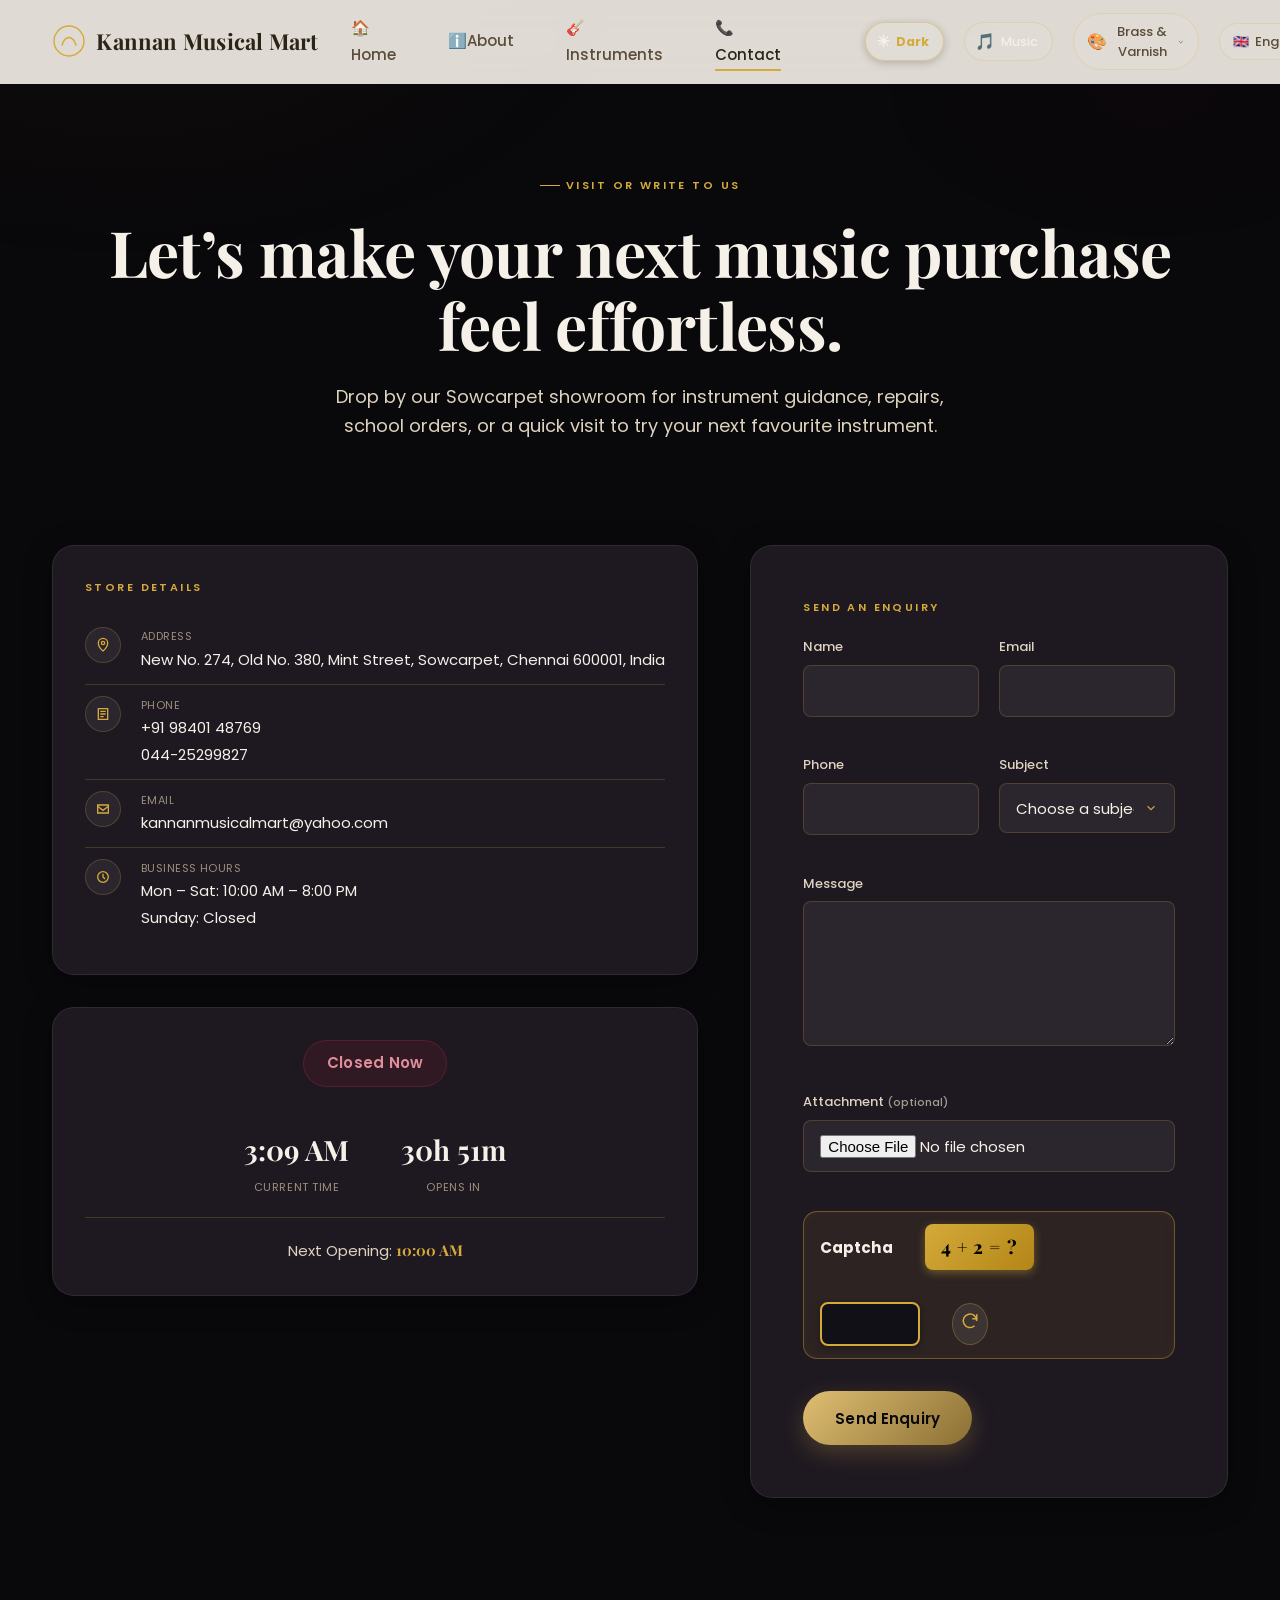
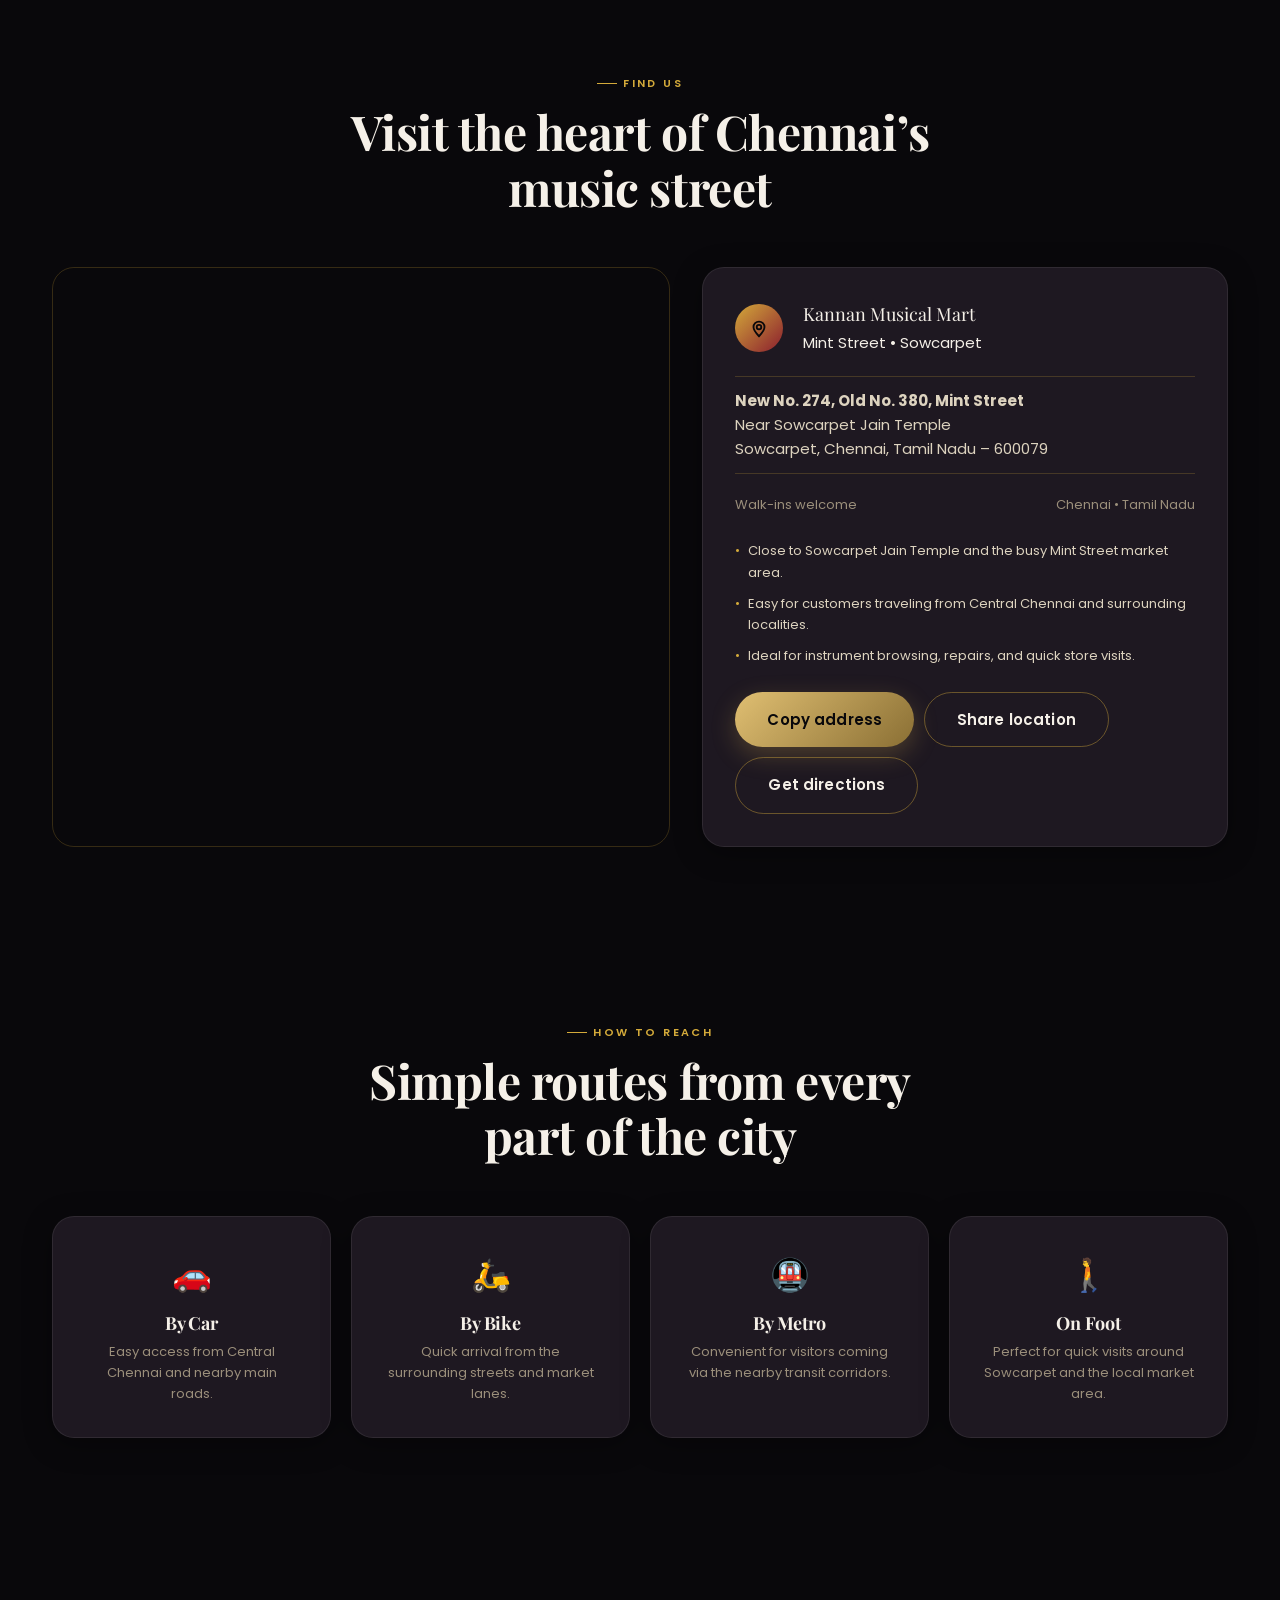
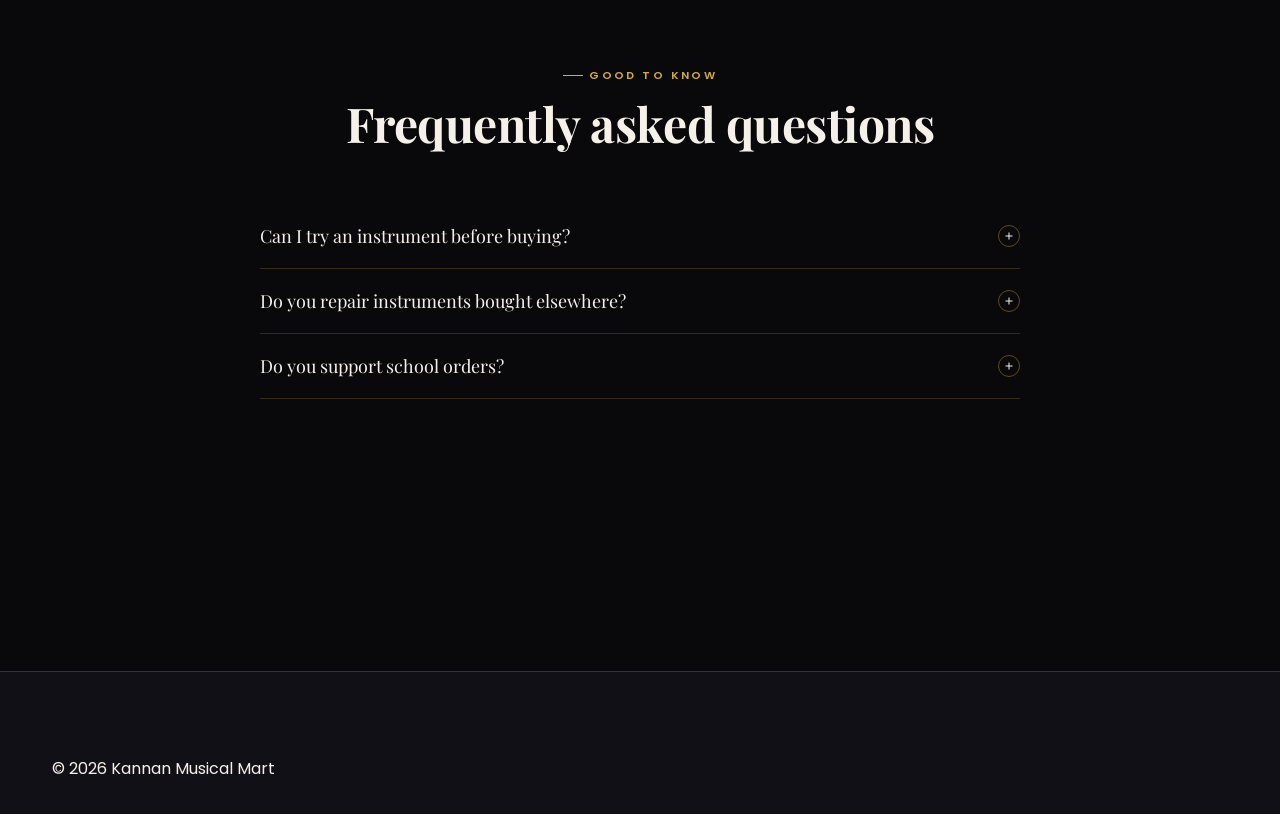
==== commit 77f4356f: "Update contact page pincode to 600079" ====
--- a/contact.html
+++ b/contact.html
@@ -317,7 +317,7 @@
           <div class="location-address-block">
             <strong>New No. 274, Old No. 380, Mint Street</strong><br />
             Near Sowcarpet Jain Temple<br />
-            Sowcarpet, Chennai, Tamil Nadu – 600001
+            Sowcarpet, Chennai, Tamil Nadu – 600079
           </div>
           <div class="location-meta-row">
             <span>Walk-ins welcome</span>
